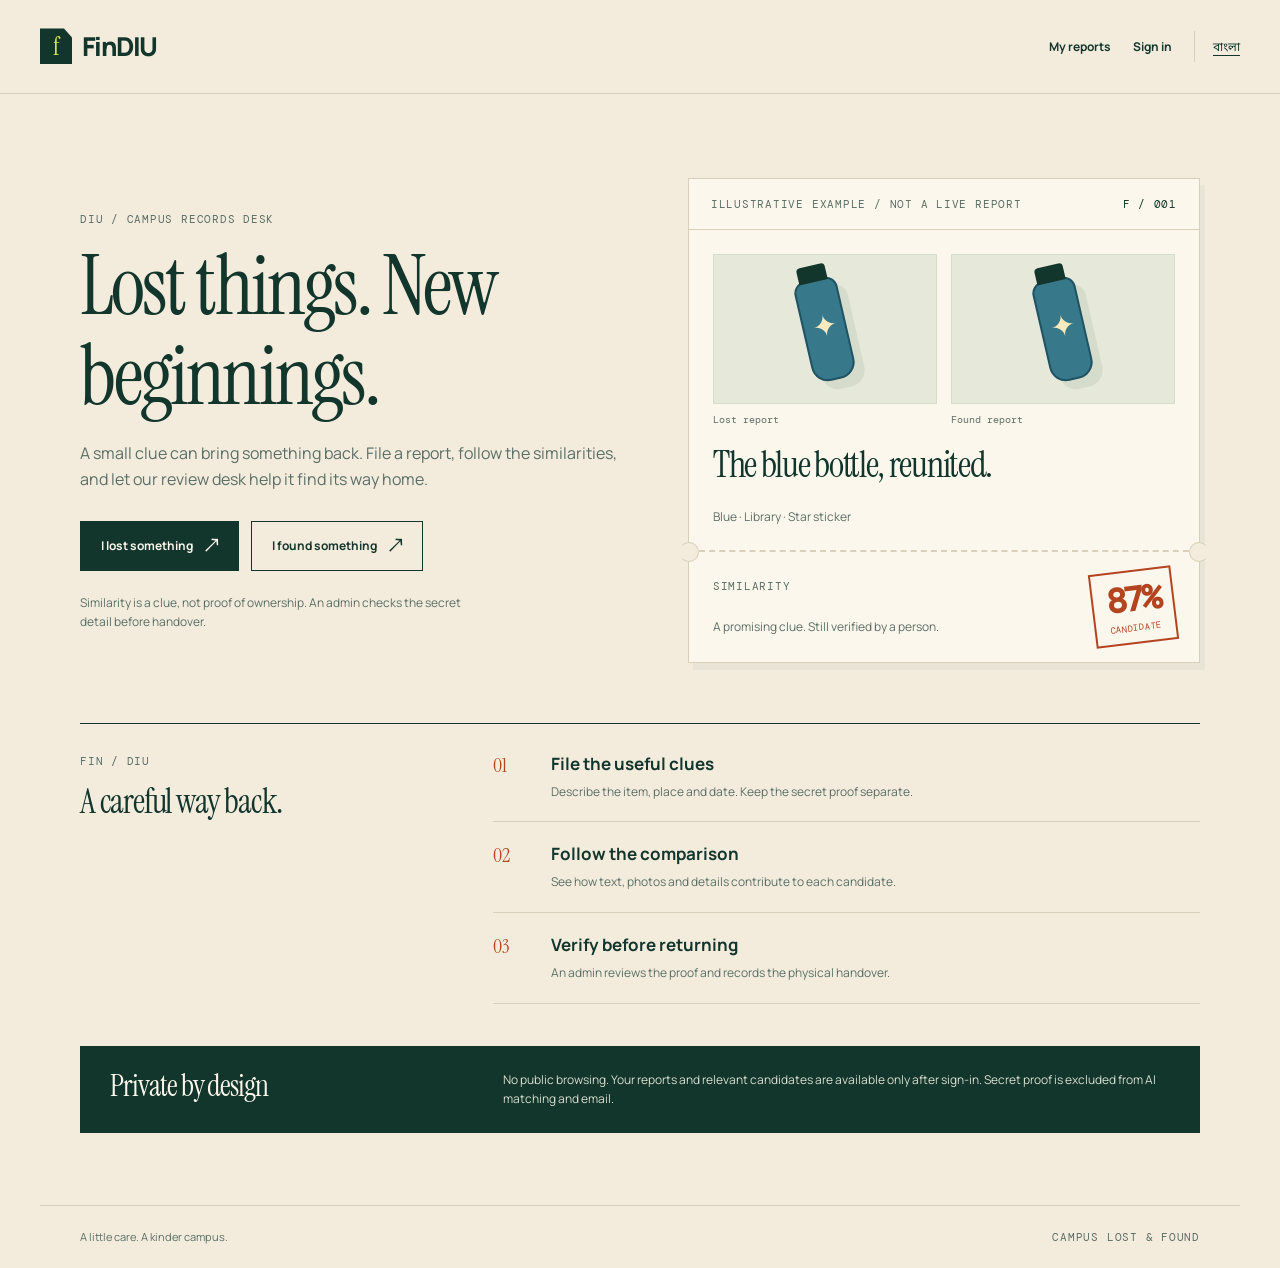
==== frontend/index.html @ 38f91a96 "Initial FinDIU implementation" ====
<!doctype html>
<html lang="bn"><head><meta charset="utf-8"><meta name="viewport" content="width=device-width,initial-scale=1"><meta name="theme-color" content="#F3ECDD"><meta name="description" content="FinDIU campus lost and found. Report, compare clues and verify ownership."><title>FinDIU</title><link rel="stylesheet" href="style.css"><script defer src="js/config.js"></script><script defer src="js/i18n.js"></script><script defer src="js/api.js"></script><script defer src="js/session.js"></script></head>
<body data-page="index"><header class="topbar" data-shell></header><main id="main" class="page">
  <section class="hero"><div><p class="eyebrow" data-i18n="eyebrow"></p><h1 data-i18n="home_title"></h1><p class="lede" data-i18n="home_intro"></p><div class="actions"><a class="button" href="report.html?type=lost" data-i18n="lost"></a><a class="button button-light" href="report.html?type=found" data-i18n="found"></a></div><p class="hint" data-i18n="ownership_note"></p></div>
  <div class="ticket example-ticket"><div class="ticket-top"><span class="eyebrow" data-i18n="example"></span><span class="meta">F / 001</span></div><div class="ticket-body"><div class="example-photos"><figure><div class="example-photo"><div class="bottle"></div></div><figcaption class="photo-caption" data-i18n="lost_label"></figcaption></figure><figure><div class="example-photo"><div class="bottle"></div></div><figcaption class="photo-caption" data-i18n="found_label"></figcaption></figure></div><h2 data-i18n="example_title"></h2><p class="hint" data-i18n="example_clue"></p></div><div class="perforation"><div><p class="eyebrow" data-i18n="similarity"></p><p class="hint" data-i18n="example_note"></p></div><div class="stamp"><strong>87%</strong><span data-i18n="candidate"></span></div></div></div></section>
  <section class="method"><div><p class="eyebrow">FIN / DIU</p><h2 data-i18n="how_title"></h2></div><div class="method-steps"><article class="method-step"><span class="number">01</span><div><h3 data-i18n="how_one"></h3><p data-i18n="how_one_copy"></p></div></article><article class="method-step"><span class="number">02</span><div><h3 data-i18n="how_two"></h3><p data-i18n="how_two_copy"></p></div></article><article class="method-step"><span class="number">03</span><div><h3 data-i18n="how_three"></h3><p data-i18n="how_three_copy"></p></div></article></div></section>
  <aside class="privacy-band"><h2 data-i18n="privacy"></h2><p data-i18n="privacy_copy"></p></aside>
</main><footer class="footer" data-footer></footer></body></html>
---- frontend/style.css ----
@import url('https://fonts.googleapis.com/css2?family=DM+Mono:wght@400;500&family=Instrument+Serif:ital@0;1&family=Manrope:wght@400;500;600;700;800&family=Noto+Sans+Bengali:wght@400;500;600;700&family=Tiro+Bangla:ital@0;1&display=swap');

/* 01. Paper, ink and type */
:root{--bg-primary:#F3ECDD;--bg-secondary:#FCF7EC;--surface:#FCF7EC;--ink:#12352C;--accent:#B4441F;--lime:#D9E85F;--muted:#5A6E66;--line:#D9CFBA;--display:'Instrument Serif','Tiro Bangla',serif;--body:'Manrope','Noto Sans Bengali',sans-serif;--mono:'DM Mono','Noto Sans Bengali',monospace}
*{box-sizing:border-box}body{margin:0;background:var(--bg-primary);color:var(--ink);font:14px/1.65 var(--body)}html{scroll-behavior:smooth}html[lang=bn]{--display:'Tiro Bangla',serif;--body:'Noto Sans Bengali',sans-serif}a{color:inherit;text-underline-offset:4px}button,input,select,textarea{font:inherit;color:inherit}button,a,input,textarea,select{-webkit-tap-highlight-color:transparent}button{cursor:pointer}button:disabled{cursor:wait;opacity:.55}a,button{transition:background .16s,color .16s,transform .16s}a:hover{color:var(--accent)}:focus-visible{outline:2px solid var(--accent);outline-offset:4px}h1,h2,h3,p,figure{margin:0}h1,h2{font-family:var(--display);font-weight:400;line-height:1.08;letter-spacing:-.035em}h1{font-size:clamp(40px,5vw,66px)}h2{font-size:34px}h3{font-size:17px;line-height:1.4}p+p{margin-top:12px}img{display:block;max-width:100%}[hidden]{display:none!important}.muted,.hint{color:var(--muted)}.hint{font-size:12px;line-height:1.6}.eyebrow,.meta,.badge,.stamp{font-family:var(--mono);font-size:11px;letter-spacing:.07em;text-transform:uppercase}.eyebrow{color:var(--muted);margin-bottom:14px}.lede{font-size:16px;color:var(--muted);max-width:590px;margin-top:18px}.skip{position:absolute;top:-80px;left:16px;background:var(--lime);padding:12px;z-index:10}.skip:focus{top:10px}

/* 02. Shared desk shell */
.topbar{max-width:1280px;margin:auto;min-height:94px;padding:20px 40px;display:flex;align-items:center;justify-content:space-between;gap:20px;border-bottom:1px solid var(--line)}.brand{text-decoration:none;font-weight:800;font-size:26px;letter-spacing:-.06em;display:flex;align-items:center;gap:10px}.brand-mark{background:var(--ink);color:var(--lime);width:32px;height:36px;display:grid;place-items:center;font:24px var(--display);clip-path:polygon(0 0,75% 0,100% 25%,100% 100%,0 100%)}nav{display:flex;align-items:center;gap:22px;flex-wrap:wrap}nav a{font-size:12px;text-decoration:none;font-weight:700}nav a[aria-current=page]{text-decoration:underline;color:var(--accent)}.locale,.text-button{border:0;background:transparent;padding:6px 0;text-decoration:underline;text-underline-offset:4px;font-size:12px}.locale{border-left:1px solid var(--line);padding-left:18px}.page{max-width:1200px;margin:auto;padding:44px 40px 72px}.page-heading{display:flex;justify-content:space-between;align-items:flex-end;gap:24px;margin-bottom:30px}.page-heading h1{max-width:770px}.page-heading .lede{font-size:14px;margin-top:12px}.button{border:1px solid var(--ink);background:var(--ink);color:var(--surface);padding:12px 20px;display:inline-flex;align-items:center;justify-content:center;gap:12px;text-decoration:none;font-size:12px;font-weight:700;line-height:1.5}.button:after{content:'↗';font-size:16px}.button:hover{background:#264D40;color:var(--surface);transform:translateY(-1px)}.button-light{background:transparent;color:var(--ink)}.button-light:hover{background:var(--line);color:var(--ink)}.button-lime{background:var(--lime);color:var(--ink);border-color:var(--lime)}.button-lime:hover{background:#CEDC54;color:var(--ink)}.button-stamp{background:var(--accent);border-color:var(--accent)}.small{padding:8px 14px}.actions{display:flex;gap:12px;align-items:center;flex-wrap:wrap}.footer{max-width:1200px;padding:22px 40px;margin:auto;border-top:1px solid var(--line);display:flex;justify-content:space-between;gap:16px;font-size:11px;color:var(--muted)}.desk-note{border-left:3px solid var(--accent);padding:10px 16px;background:#EAE3D3;color:var(--muted);font-size:12px}.section-head{display:flex;align-items:center;justify-content:space-between;gap:20px;margin:32px 0 18px}.section-head h2{font-size:32px}

/* 03. Home and illustrative claim slip */
.hero{display:grid;grid-template-columns:1.05fr 1fr;gap:70px;align-items:center;padding:40px 0 60px}.hero h1{font-size:clamp(58px,6.5vw,88px);max-width:530px}.hero .actions{margin-top:28px}.hero .hint{margin-top:22px;max-width:390px}.ticket{background:var(--surface);border:1px solid var(--line);box-shadow:5px 7px 0 #12352C0B;position:relative}.ticket-top{display:flex;align-items:center;justify-content:space-between;padding:16px 22px;border-bottom:1px solid var(--line);gap:14px}.ticket-top .eyebrow{margin:0}.ticket-body{padding:24px}.ticket-body h2{font-size:37px;margin:16px 0}.perforation{border-top:2px dashed var(--line);padding:18px 24px;display:flex;justify-content:space-between;align-items:center;gap:20px;position:relative}.perforation:before,.perforation:after{content:'';width:18px;height:18px;background:var(--bg-primary);border:1px solid var(--line);border-radius:50%;position:absolute;top:-10px}.perforation:before{left:-10px;border-left-color:transparent}.perforation:after{right:-10px;border-right-color:transparent}.stamp{color:var(--accent);border:2px solid var(--accent);padding:8px 13px;transform:rotate(-7deg);text-align:center;line-height:1.2;white-space:nowrap}.stamp strong{font-size:34px;letter-spacing:-.07em;display:block}.stamp span{font-size:9px}.example-photos{display:grid;grid-template-columns:1fr 1fr;gap:14px}.example-photo{height:150px;background:#E6E9D9;display:grid;place-items:center;border:1px solid #D5DDC9;position:relative;overflow:hidden}.example-photo:nth-child(2){background:#EAE0CA;transform:rotate(3deg)}.bottle{width:44px;height:103px;border:2px solid #1F5263;background:#38788B;border-radius:12px 12px 17px 17px;position:relative;transform:rotate(-13deg);box-shadow:8px 10px 0 #12352C13}.bottle:before{content:'';position:absolute;width:29px;height:17px;background:var(--ink);top:-16px;left:5px;border-radius:4px 4px 0 0}.bottle:after{content:'✦';position:absolute;color:#F8EABD;font-size:30px;top:20px;left:8px}.example-photo:nth-child(2) .bottle{transform:rotate(16deg)}.photo-caption{display:block;padding:8px 0 0;font-family:var(--mono);font-size:10px;color:var(--muted)}.clue{display:inline-block;font-size:10px;border:1px solid var(--line);padding:4px 8px;margin:4px 4px 0 0;color:var(--muted)}.method{display:grid;grid-template-columns:1fr 2fr;gap:60px;border-top:1px solid var(--ink);padding-top:28px}.method-steps{display:flex;flex-direction:column}.method-step{display:grid;grid-template-columns:40px 1fr;gap:18px;padding:20px 0;border-bottom:1px solid var(--line)}.method-step:first-child{padding-top:0}.method-step .number{font:20px var(--display);color:var(--accent)}.method-step p{color:var(--muted);font-size:12px;margin-top:6px}.privacy-band{margin-top:42px;padding:24px 30px;background:var(--ink);color:var(--surface);display:grid;grid-template-columns:1fr 2fr;gap:60px}.privacy-band h2{font-size:30px}.privacy-band p{font-size:12px;color:#D8DFCF}

/* 04. Forms and auth */
.auth-layout{display:grid;grid-template-columns:1fr 1fr;gap:100px;max-width:990px;margin:34px auto}.auth-aside{padding-top:25px}.auth-aside h1{font-size:64px}.auth-aside .desk-note{margin-top:34px}.form-panel{background:var(--surface);padding:30px;border:1px solid var(--line)}.form-panel h2{margin-bottom:24px}.field{display:flex;flex-direction:column;gap:7px;font-size:12px;font-weight:700;min-width:0}.field+.field{margin-top:18px}.field .hint{font-weight:400}.field input,.field select,.field textarea{width:100%;border:1px solid #BEB69F;background:transparent;padding:11px 12px;border-radius:0;min-height:44px;font-weight:400;font-size:14px}.field textarea{resize:vertical;min-height:108px}.field input:focus,.field textarea:focus,.field select:focus{outline:2px solid var(--ink);outline-offset:1px;background:#FFFBEF}.field [aria-invalid=true]{border-color:var(--accent)}.field-error{color:var(--accent);font-size:12px;font-weight:500}.password-wrap{display:flex;border:1px solid #BEB69F}.password-wrap input{border:0}.password-wrap button{border:0;padding:0 12px;background:transparent;font-size:11px}.form-panel .button[type=submit]{width:100%;margin-top:24px}.form-end{border-top:1px solid var(--line);padding-top:18px;margin-top:22px;font-size:12px}.form-end a{font-weight:700}.form-error{color:var(--accent);font-size:13px;margin:14px 0;white-space:pre-line}.form-error:empty{display:none}.report-layout{display:grid;grid-template-columns:minmax(0,2.3fr) minmax(220px,1fr);gap:30px}.report-form{min-width:0}.report-form fieldset{border:1px solid var(--line);background:var(--surface);padding:22px 26px 26px;margin:0 0 20px;min-width:0}.report-form legend{font:12px var(--mono);background:var(--ink);color:var(--surface);padding:5px 10px;letter-spacing:.03em}.form-grid{display:grid;grid-template-columns:1fr 1fr;gap:18px}.form-grid .field+.field{margin:0}.full{grid-column:1/-1}.report-aside .ticket{position:sticky;top:24px}.report-aside .ticket-body h2{font-size:30px}.date-shortcuts{display:flex;gap:16px}.upload-zone{border:1px dashed #9B9F86;padding:18px;background:#F1F0DF;position:relative}.upload-zone input{padding:8px 0;border:0;font-size:12px}.upload-zone input::file-selector-button{border:1px solid var(--ink);background:transparent;color:var(--ink);padding:8px 12px;margin-right:12px;cursor:pointer}.upload-preview{height:170px;width:100%;object-fit:contain;background:#E8E3D4;margin:12px 0}.check-field{display:flex;gap:12px;align-items:flex-start;font-size:12px;margin:18px 0}.check-field input{accent-color:var(--ink);width:18px;height:18px;flex-shrink:0;margin:2px 0}.form-submit{display:flex;justify-content:space-between;align-items:center;gap:15px}.form-submit .hint{max-width:330px}

/* 05. Records and claim lifecycle */
.counters{display:grid;grid-template-columns:repeat(4,1fr);border-top:1px solid var(--ink);border-bottom:1px solid var(--line);margin:28px 0}.counter{padding:16px 22px;border-right:1px solid var(--line)}.counter:first-child{padding-left:0}.counter:last-child{border-right:0}.counter strong{font:36px var(--display);display:block;font-variant-numeric:tabular-nums}.counter span{font-size:11px;color:var(--muted)}.toolbar{display:flex;justify-content:space-between;gap:20px;align-items:center;margin:24px 0}.tabs{display:flex;flex-wrap:wrap;gap:6px}.tab{border:1px solid transparent;background:transparent;padding:8px 11px;font-size:12px;white-space:nowrap}.tab[aria-pressed=true]{background:var(--ink);color:var(--surface)}.tab:hover{border-color:var(--ink)}.search-field{max-width:270px}.search-field input{border:0;border-bottom:1px solid var(--ink);padding:9px 0;background:transparent;width:100%;font-size:12px}.records{display:grid;grid-template-columns:repeat(3,minmax(0,1fr));gap:20px}.report-card{background:var(--surface);border:1px solid var(--line);min-width:0;display:flex;flex-direction:column}.card-media{height:158px;background:#E8E4D6;display:grid;place-items:center;overflow:hidden;position:relative}.card-media img{width:100%;height:100%;object-fit:cover}.placeholder{height:100%;width:100%;display:flex;flex-direction:column;align-items:center;justify-content:center;gap:10px;color:#6B7867;background:repeating-linear-gradient(0deg,transparent,transparent 24px,#12352C06 24px,#12352C06 25px)}.placeholder:before{content:'⌑';font:46px var(--display);line-height:1}.placeholder span{font:9px var(--mono);letter-spacing:.1em}.card-body{padding:18px;display:flex;flex-direction:column;gap:11px;flex:1}.card-top{display:flex;justify-content:space-between;gap:8px;flex-wrap:wrap}.badge{font-size:9px;letter-spacing:.03em;padding:3px 7px;border:1px solid var(--line);width:fit-content}.badge--active,.badge--approved{background:var(--lime);border-color:var(--lime)}.badge--reserved,.badge--pending{color:var(--accent);border-color:#D6AB8A}.badge--returned{background:var(--ink);color:var(--surface);border-color:var(--ink)}.card-meta{font-size:11px;color:var(--muted);line-height:1.7}.card-foot{border-top:1px solid var(--line);padding-top:12px;display:flex;justify-content:space-between;align-items:center;gap:8px;flex-wrap:wrap;margin-top:auto}.card-foot a{font-size:11px;font-weight:700}.analysis{font-size:10px;color:var(--muted)}.row-actions{display:flex;gap:14px;align-items:center;flex-wrap:wrap}.row-actions a,.row-actions button{font-size:11px}.empty{border:1px dashed #B9B19B;padding:40px 24px;text-align:center;background:#F8F2E5;grid-column:1/-1}.empty h2{font-size:30px}.empty p{max-width:500px;margin:12px auto 18px;color:var(--muted);font-size:13px}.claim-list{border-top:1px solid var(--ink)}.claim-lifecycle{padding:18px 0;border-bottom:1px solid var(--line);display:grid;grid-template-columns:1fr auto;gap:10px}.claim-lifecycle h3{font-size:14px}.claim-lifecycle p{font-size:12px;color:var(--muted)}.claim-lifecycle .note{grid-column:1/-1;border-left:2px solid var(--line);padding-left:12px}.pagination{display:flex;justify-content:center;align-items:center;gap:18px;margin-top:24px}.pagination span{font-size:11px;color:var(--muted)}

/* 06. Comparison tickets and review desk */
.match-layout{display:grid;grid-template-columns:minmax(0,1.7fr) minmax(260px,1fr);gap:30px;align-items:start}.comparison-pair{display:grid;grid-template-columns:1fr 1fr;gap:20px}.comparison-item{min-width:0}.comparison-item .card-media{height:205px;border:1px solid var(--line)}.comparison-item h3{margin-top:12px}.comparison-item .eyebrow{margin:0 0 10px;font-size:10px}.comparison-item p{font-size:12px;color:var(--muted);margin-top:8px;overflow-wrap:anywhere}.score-summary{display:flex;justify-content:space-between;align-items:center;gap:20px}.score-summary .threshold{font-size:11px;color:var(--muted)}.evidence{margin-top:25px;border-top:1px solid var(--line);padding-top:22px}.evidence h3{margin-bottom:16px;font-size:13px}.evidence-row{display:grid;grid-template-columns:105px 1fr 40px;align-items:center;gap:12px;margin:14px 0;font-size:11px}.evidence-row small{display:block;color:var(--muted);font-size:9px}.bar{height:8px;background:#E6DFCF;overflow:hidden}.bar span{height:100%;display:block;background:var(--ink)}.evidence-row:nth-child(3) .bar span{background:var(--accent)}.evidence-row:nth-child(4) .bar span{background:#89963E}.clue-stamps{margin-top:20px}.clue-stamps .hint{margin-bottom:6px}.match-side .form-panel{padding:24px}.match-side h2{font-size:30px;margin-bottom:14px}.more-candidates{margin-top:24px}.candidate-row{display:flex;justify-content:space-between;gap:14px;border-top:1px solid var(--line);padding:13px 0;font-size:12px;text-decoration:none}.candidate-row[aria-current=true]{color:var(--accent)}.review-card{border:1px solid var(--line);background:var(--surface);margin-bottom:22px}.review-head{padding:20px 24px;border-bottom:1px solid var(--line);display:flex;justify-content:space-between;align-items:center;gap:20px}.review-head h2{font-size:26px;margin-top:7px}.review-head .muted{font-size:12px}.review-body{padding:24px}.review-body .comparison-item .card-media{height:155px}.answer-block{margin:20px 0;border-top:1px solid var(--line);padding-top:18px;font-size:13px;overflow-wrap:anywhere}.answer-block .eyebrow{margin-bottom:8px}.private-details{border:1px dashed var(--accent);padding:14px 18px;margin:18px 0}.private-details summary{cursor:pointer;font-size:12px;color:var(--accent);font-weight:700}.private-details p{font-size:12px;margin-top:12px;white-space:pre-wrap}.private-details .eyebrow{display:block;margin:12px 0 4px}.work-row{border-bottom:1px solid var(--line);padding:16px 0;display:flex;justify-content:space-between;gap:20px;align-items:center}.work-row h3{font-size:14px}.work-row p{font-size:11px;color:var(--muted)}

/* The saved score stays primary; the audit ledger opens on demand. */
.evidence-head{display:flex;justify-content:space-between;align-items:center;gap:12px;flex-wrap:wrap}.evidence-head h3{margin:0}.evidence>.hint{margin-top:10px}.badge--local{background:var(--lime);border-color:var(--lime)}.badge--hybrid{color:var(--accent);border-color:var(--accent)}.shared-clues{margin-top:20px}.shared-clues .clue-stamps{margin-top:8px;display:flex;flex-wrap:wrap;gap:6px}.shared-clues .clue{max-width:100%;white-space:normal;overflow-wrap:anywhere}.signal-details{border-top:1px solid var(--line);margin-top:20px;padding-top:14px}.signal-details summary{font-size:12px;font-weight:700;cursor:pointer;width:fit-content;padding:4px 0}.signal-details summary:hover{color:var(--accent)}.signal-group{margin-top:20px}.signal-group h4{margin:0 0 10px;color:var(--muted);font-weight:500}.signal-list{margin:0}.signal-list>div{display:grid;grid-template-columns:minmax(0,1fr) 64px;gap:14px;padding:9px 0;border-bottom:1px solid var(--line);font-size:11px}.signal-list dt{min-width:0}.signal-list small{display:block;color:var(--muted);font-size:9px}.signal-list dd{margin:0;text-align:right;font-family:var(--mono);font-variant-numeric:tabular-nums}.signal-details>.hint{margin-top:14px}

/* 07. Feedback, native dialogs and responsive integrity */
.skeleton{min-height:200px;background:linear-gradient(100deg,#E5DECE 20%,#F8F2E5 45%,#E5DECE 70%);background-size:200% 100%;animation:paper-loading 1.4s ease-in-out infinite;border:1px solid var(--line)}@keyframes paper-loading{to{background-position:-200% 0}}.toast{position:fixed;bottom:24px;left:50%;transform:translateX(-50%);padding:14px 22px;background:var(--ink);color:var(--surface);font-size:13px;z-index:20;max-width:calc(100% - 32px);width:max-content;box-shadow:3px 3px 0 #12352C20}.toast:empty{display:none}dialog{border:1px solid var(--ink);background:var(--surface);color:var(--ink);padding:30px;max-width:440px;width:calc(100% - 32px);box-shadow:7px 7px 0 #12352C20}dialog::backdrop{background:#12352C65}dialog h2{font-size:30px;margin-bottom:16px}dialog .actions{justify-content:flex-end;margin-top:24px}dialog p{font-size:14px}.status-line{font-size:12px;color:var(--muted);margin:14px 0}.status-line:empty{display:none}.result-count{font:11px var(--mono);color:var(--muted)}
@media(min-width:1450px){.page{padding-top:56px}.hero{padding-top:56px}}
@media(max-width:950px){.topbar{padding:20px 26px}.page{padding:32px 26px 55px}.hero{gap:35px}.hero h1{font-size:65px}.auth-layout{gap:45px}.auth-aside h1{font-size:54px}.records{grid-template-columns:repeat(2,minmax(0,1fr))}.report-layout{grid-template-columns:minmax(0,1fr) 240px;gap:20px}.match-layout{gap:20px;grid-template-columns:minmax(0,1.4fr) minmax(250px,1fr)}.comparison-pair{gap:12px}.ticket-body{padding:18px}.toolbar{align-items:flex-start}.tabs{gap:2px}.tab{padding:8px}.privacy-band,.method{gap:30px}.footer{padding:20px 26px}}
@media(max-width:700px){.topbar{min-height:78px;padding:16px 20px;align-items:flex-start;gap:16px}.brand{font-size:23px}.brand-mark{width:28px;height:32px}nav{gap:10px 14px;justify-content:flex-end}nav a{font-size:10px}nav .nav-report{display:none}.locale{padding-left:10px;font-size:11px}.page{padding:30px 20px 50px}.page-heading{align-items:flex-start;gap:18px;flex-direction:column;margin-bottom:24px}.page-heading h1{font-size:43px}.eyebrow{font-size:10px}.hero{grid-template-columns:1fr;padding:8px 0 40px;gap:34px}.hero h1{font-size:65px;max-width:450px}.hero .lede{font-size:14px}.hero .actions{gap:9px}.hero .button{padding:12px 16px}.hero .hint{font-size:11px;margin-top:16px}.example-ticket{max-width:460px;width:100%;margin:auto}.ticket-top{padding:14px 18px}.ticket-top .eyebrow{font-size:9px}.ticket-body{padding:20px}.example-photo{height:140px}.method{grid-template-columns:1fr;gap:26px}.method h2{font-size:40px}.privacy-band{grid-template-columns:1fr;gap:16px;padding:24px}.auth-layout{grid-template-columns:1fr;gap:28px;margin:0}.auth-aside{padding:0}.auth-aside h1{font-size:48px}.auth-aside .desk-note{margin-top:20px}.form-panel{padding:24px}.report-layout{grid-template-columns:1fr}.report-aside{grid-row:1}.report-aside .ticket-body{padding:18px}.report-aside .ticket-body h2{font-size:26px;margin:0 0 8px}.report-aside .ticket-top{display:none}.report-aside .perforation{padding:12px 18px}.report-form fieldset{padding:20px 18px}.form-grid{gap:16px}.form-grid .full{grid-column:1/-1}.form-grid>.field{grid-column:1/-1}.form-submit{align-items:stretch;flex-direction:column}.form-submit .button{width:100%}.counters{margin:20px 0}.counter{padding:12px 10px}.counter strong{font-size:30px}.counter span{font-size:9px}.toolbar{flex-direction:column;gap:14px}.tabs{width:100%;gap:2px}.tab{padding:8px 10px;font-size:11px}.search-field{max-width:none;width:100%}.records{grid-template-columns:1fr;gap:18px}.report-card{display:grid;grid-template-columns:108px minmax(0,1fr)}.card-media{height:100%;min-height:190px}.card-body{padding:14px}.card-top{gap:4px}.card-body h3{font-size:15px}.card-meta{font-size:10px}.placeholder span{font-size:7px;letter-spacing:0}.card-foot{gap:7px}.badge{font-size:8px}.match-layout{grid-template-columns:1fr}.comparison-item .card-media{height:160px;min-height:0}.comparison-item h3{font-size:14px}.comparison-item p{font-size:11px}.comparison-item .eyebrow{font-size:9px}.score-summary{gap:12px}.perforation{padding:16px 20px}.stamp strong{font-size:29px}.review-head{padding:18px;align-items:flex-start}.review-head h2{font-size:25px}.review-body{padding:18px}.review-body .comparison-item .card-media{height:130px}.review-head .stamp{padding:6px}.review-head .stamp strong{font-size:24px}.claim-lifecycle{grid-template-columns:1fr}.claim-lifecycle .badge{font-size:10px}.footer{padding:20px;flex-direction:column;gap:6px}.section-head h2{font-size:30px}.evidence-row{grid-template-columns:95px 1fr 35px;gap:8px}.work-row{align-items:flex-start}.button{font-size:12px}.review-body .row-actions .button{flex:1}}
@media(prefers-reduced-motion:reduce){*{scroll-behavior:auto!important;animation:none!important;transition:none!important}}
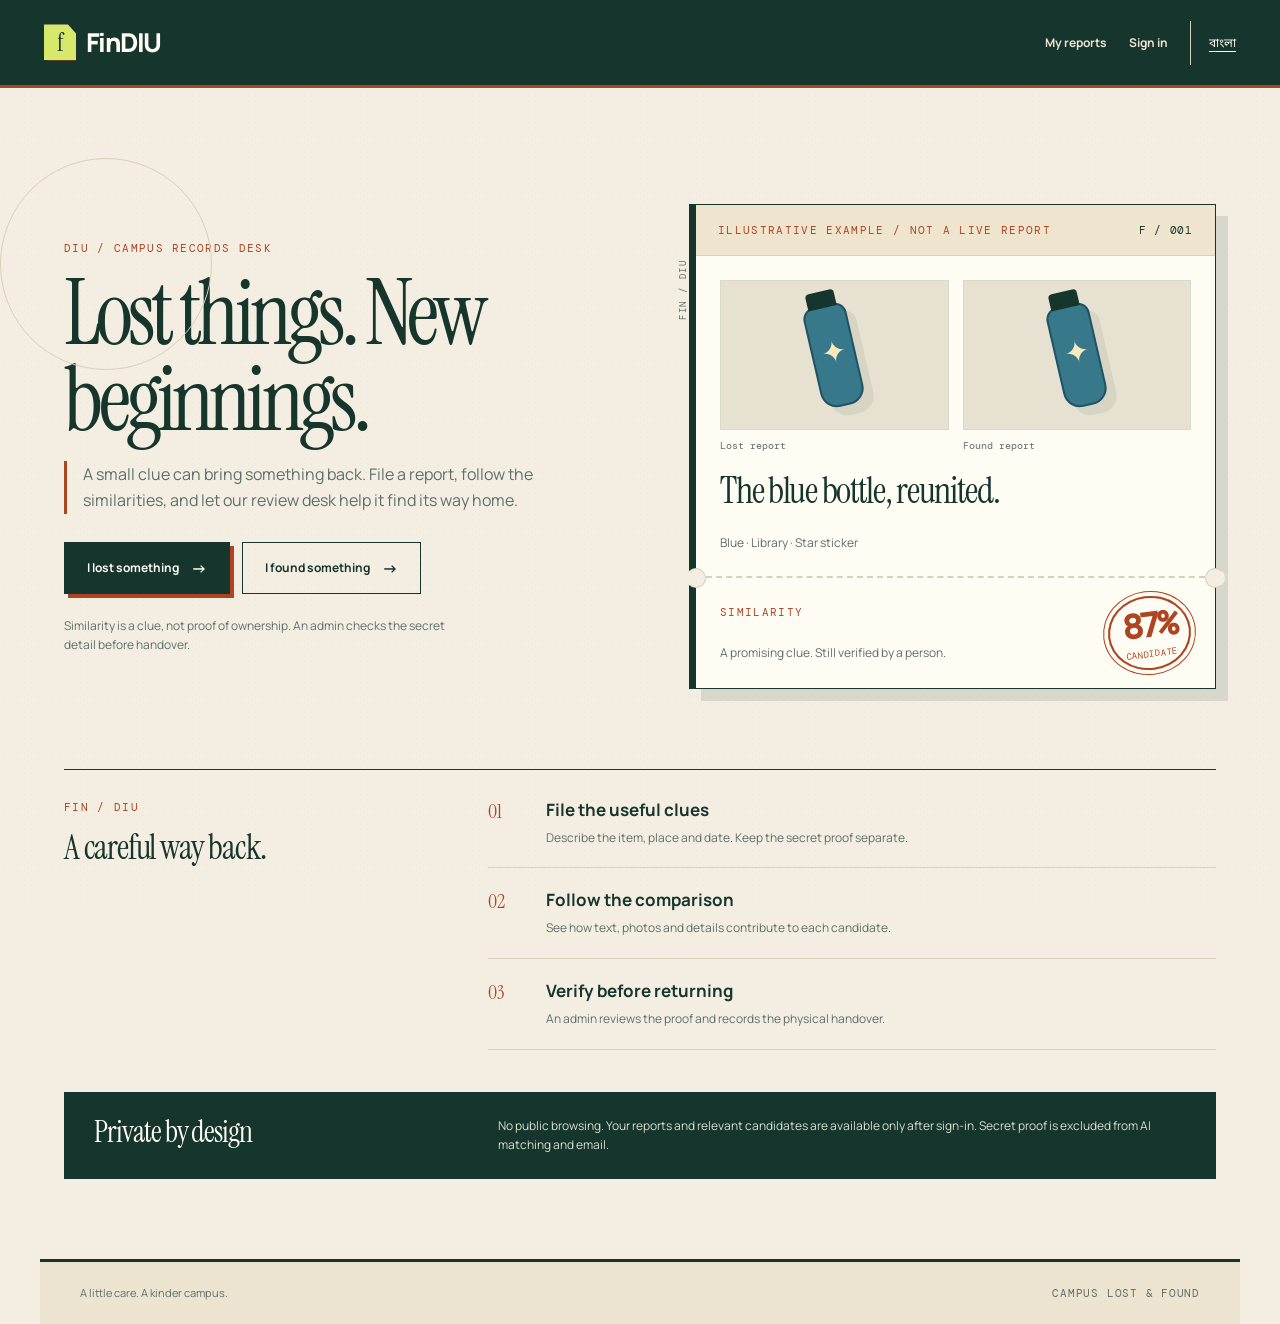
==== commit d4dff643: "Refine civic editorial theme and add favicon" ====
--- a/frontend/index.html
+++ b/frontend/index.html
@@ -1,5 +1,5 @@
 <!doctype html>
-<html lang="bn"><head><meta charset="utf-8"><meta name="viewport" content="width=device-width,initial-scale=1"><meta name="theme-color" content="#F3ECDD"><meta name="description" content="FinDIU campus lost and found. Report, compare clues and verify ownership."><title>FinDIU</title><link rel="stylesheet" href="style.css"><script defer src="js/config.js"></script><script defer src="js/i18n.js"></script><script defer src="js/api.js"></script><script defer src="js/session.js"></script></head>
+<html lang="bn"><head><meta charset="utf-8"><meta name="viewport" content="width=device-width,initial-scale=1"><meta name="theme-color" content="#F4EEE2"><meta name="description" content="FinDIU campus lost and found. Report, compare clues and verify ownership."><title>FinDIU | Campus Lost &amp; Found</title><link rel="icon" type="image/svg+xml" href="favicon.svg"><link rel="stylesheet" href="style.css"><script defer src="js/config.js"></script><script defer src="js/i18n.js"></script><script defer src="js/api.js"></script><script defer src="js/session.js"></script></head>
 <body data-page="index"><header class="topbar" data-shell></header><main id="main" class="page">
   <section class="hero"><div><p class="eyebrow" data-i18n="eyebrow"></p><h1 data-i18n="home_title"></h1><p class="lede" data-i18n="home_intro"></p><div class="actions"><a class="button" href="report.html?type=lost" data-i18n="lost"></a><a class="button button-light" href="report.html?type=found" data-i18n="found"></a></div><p class="hint" data-i18n="ownership_note"></p></div>
   <div class="ticket example-ticket"><div class="ticket-top"><span class="eyebrow" data-i18n="example"></span><span class="meta">F / 001</span></div><div class="ticket-body"><div class="example-photos"><figure><div class="example-photo"><div class="bottle"></div></div><figcaption class="photo-caption" data-i18n="lost_label"></figcaption></figure><figure><div class="example-photo"><div class="bottle"></div></div><figcaption class="photo-caption" data-i18n="found_label"></figcaption></figure></div><h2 data-i18n="example_title"></h2><p class="hint" data-i18n="example_clue"></p></div><div class="perforation"><div><p class="eyebrow" data-i18n="similarity"></p><p class="hint" data-i18n="example_note"></p></div><div class="stamp"><strong>87%</strong><span data-i18n="candidate"></span></div></div></div></section>
--- a/frontend/style.css
+++ b/frontend/style.css
@@ -1,7 +1,7 @@
 @import url('https://fonts.googleapis.com/css2?family=DM+Mono:wght@400;500&family=Instrument+Serif:ital@0;1&family=Manrope:wght@400;500;600;700;800&family=Noto+Sans+Bengali:wght@400;500;600;700&family=Tiro+Bangla:ital@0;1&display=swap');
 
 /* 01. Paper, ink and type */
-:root{--bg-primary:#F3ECDD;--bg-secondary:#FCF7EC;--surface:#FCF7EC;--ink:#12352C;--accent:#B4441F;--lime:#D9E85F;--muted:#5A6E66;--line:#D9CFBA;--display:'Instrument Serif','Tiro Bangla',serif;--body:'Manrope','Noto Sans Bengali',sans-serif;--mono:'DM Mono','Noto Sans Bengali',monospace}
+:root{--bg-primary:#F4EEE2;--bg-secondary:#EDE3D1;--surface:#FFFCF4;--ink:#16352D;--accent:#AD4523;--lime:#D8E86B;--muted:#5D7067;--line:#D8CFBC;--display:'Instrument Serif','Tiro Bangla',serif;--body:'Manrope','Noto Sans Bengali',sans-serif;--mono:'DM Mono','Noto Sans Bengali',monospace}
 *{box-sizing:border-box}body{margin:0;background:var(--bg-primary);color:var(--ink);font:14px/1.65 var(--body)}html{scroll-behavior:smooth}html[lang=bn]{--display:'Tiro Bangla',serif;--body:'Noto Sans Bengali',sans-serif}a{color:inherit;text-underline-offset:4px}button,input,select,textarea{font:inherit;color:inherit}button,a,input,textarea,select{-webkit-tap-highlight-color:transparent}button{cursor:pointer}button:disabled{cursor:wait;opacity:.55}a,button{transition:background .16s,color .16s,transform .16s}a:hover{color:var(--accent)}:focus-visible{outline:2px solid var(--accent);outline-offset:4px}h1,h2,h3,p,figure{margin:0}h1,h2{font-family:var(--display);font-weight:400;line-height:1.08;letter-spacing:-.035em}h1{font-size:clamp(40px,5vw,66px)}h2{font-size:34px}h3{font-size:17px;line-height:1.4}p+p{margin-top:12px}img{display:block;max-width:100%}[hidden]{display:none!important}.muted,.hint{color:var(--muted)}.hint{font-size:12px;line-height:1.6}.eyebrow,.meta,.badge,.stamp{font-family:var(--mono);font-size:11px;letter-spacing:.07em;text-transform:uppercase}.eyebrow{color:var(--muted);margin-bottom:14px}.lede{font-size:16px;color:var(--muted);max-width:590px;margin-top:18px}.skip{position:absolute;top:-80px;left:16px;background:var(--lime);padding:12px;z-index:10}.skip:focus{top:10px}
 
 /* 02. Shared desk shell */
@@ -28,3 +28,61 @@
 @media(max-width:950px){.topbar{padding:20px 26px}.page{padding:32px 26px 55px}.hero{gap:35px}.hero h1{font-size:65px}.auth-layout{gap:45px}.auth-aside h1{font-size:54px}.records{grid-template-columns:repeat(2,minmax(0,1fr))}.report-layout{grid-template-columns:minmax(0,1fr) 240px;gap:20px}.match-layout{gap:20px;grid-template-columns:minmax(0,1.4fr) minmax(250px,1fr)}.comparison-pair{gap:12px}.ticket-body{padding:18px}.toolbar{align-items:flex-start}.tabs{gap:2px}.tab{padding:8px}.privacy-band,.method{gap:30px}.footer{padding:20px 26px}}
 @media(max-width:700px){.topbar{min-height:78px;padding:16px 20px;align-items:flex-start;gap:16px}.brand{font-size:23px}.brand-mark{width:28px;height:32px}nav{gap:10px 14px;justify-content:flex-end}nav a{font-size:10px}nav .nav-report{display:none}.locale{padding-left:10px;font-size:11px}.page{padding:30px 20px 50px}.page-heading{align-items:flex-start;gap:18px;flex-direction:column;margin-bottom:24px}.page-heading h1{font-size:43px}.eyebrow{font-size:10px}.hero{grid-template-columns:1fr;padding:8px 0 40px;gap:34px}.hero h1{font-size:65px;max-width:450px}.hero .lede{font-size:14px}.hero .actions{gap:9px}.hero .button{padding:12px 16px}.hero .hint{font-size:11px;margin-top:16px}.example-ticket{max-width:460px;width:100%;margin:auto}.ticket-top{padding:14px 18px}.ticket-top .eyebrow{font-size:9px}.ticket-body{padding:20px}.example-photo{height:140px}.method{grid-template-columns:1fr;gap:26px}.method h2{font-size:40px}.privacy-band{grid-template-columns:1fr;gap:16px;padding:24px}.auth-layout{grid-template-columns:1fr;gap:28px;margin:0}.auth-aside{padding:0}.auth-aside h1{font-size:48px}.auth-aside .desk-note{margin-top:20px}.form-panel{padding:24px}.report-layout{grid-template-columns:1fr}.report-aside{grid-row:1}.report-aside .ticket-body{padding:18px}.report-aside .ticket-body h2{font-size:26px;margin:0 0 8px}.report-aside .ticket-top{display:none}.report-aside .perforation{padding:12px 18px}.report-form fieldset{padding:20px 18px}.form-grid{gap:16px}.form-grid .full{grid-column:1/-1}.form-grid>.field{grid-column:1/-1}.form-submit{align-items:stretch;flex-direction:column}.form-submit .button{width:100%}.counters{margin:20px 0}.counter{padding:12px 10px}.counter strong{font-size:30px}.counter span{font-size:9px}.toolbar{flex-direction:column;gap:14px}.tabs{width:100%;gap:2px}.tab{padding:8px 10px;font-size:11px}.search-field{max-width:none;width:100%}.records{grid-template-columns:1fr;gap:18px}.report-card{display:grid;grid-template-columns:108px minmax(0,1fr)}.card-media{height:100%;min-height:190px}.card-body{padding:14px}.card-top{gap:4px}.card-body h3{font-size:15px}.card-meta{font-size:10px}.placeholder span{font-size:7px;letter-spacing:0}.card-foot{gap:7px}.badge{font-size:8px}.match-layout{grid-template-columns:1fr}.comparison-item .card-media{height:160px;min-height:0}.comparison-item h3{font-size:14px}.comparison-item p{font-size:11px}.comparison-item .eyebrow{font-size:9px}.score-summary{gap:12px}.perforation{padding:16px 20px}.stamp strong{font-size:29px}.review-head{padding:18px;align-items:flex-start}.review-head h2{font-size:25px}.review-body{padding:18px}.review-body .comparison-item .card-media{height:130px}.review-head .stamp{padding:6px}.review-head .stamp strong{font-size:24px}.claim-lifecycle{grid-template-columns:1fr}.claim-lifecycle .badge{font-size:10px}.footer{padding:20px;flex-direction:column;gap:6px}.section-head h2{font-size:30px}.evidence-row{grid-template-columns:95px 1fr 35px;gap:8px}.work-row{align-items:flex-start}.button{font-size:12px}.review-body .row-actions .button{flex:1}}
 @media(prefers-reduced-motion:reduce){*{scroll-behavior:auto!important;animation:none!important;transition:none!important}}
+body{background-color:var(--bg-primary);background-image:radial-gradient(rgba(22,53,45,.045) .6px,transparent .6px);background-size:7px 7px;background-attachment:fixed}
+:focus-visible{outline:3px solid var(--accent);outline-offset:3px}
+.skip{color:var(--ink)}
+a,button{transition:background .18s cubic-bezier(.16,1,.3,1),color .18s cubic-bezier(.16,1,.3,1),transform .18s cubic-bezier(.16,1,.3,1),box-shadow .18s cubic-bezier(.16,1,.3,1)}
+.topbar{max-width:1320px;min-height:88px;padding:18px 44px;background:var(--ink);color:var(--surface);border-bottom:3px solid var(--accent)}
+.brand{color:var(--surface)}.brand:hover{color:var(--lime)}
+.brand-mark{background:var(--lime);color:var(--ink);box-shadow:3px 3px 0 var(--accent)}
+.topbar nav a{color:#EDE4D2}.topbar nav a[aria-current=page]{color:var(--lime);text-decoration-color:var(--lime)}
+.topbar .locale,.topbar .text-button{color:var(--surface)}
+.page{max-width:1240px;padding:52px 44px 80px}
+.eyebrow{color:var(--accent);letter-spacing:.12em}
+.page-heading{padding-bottom:24px;border-bottom:1px solid var(--line)}
+.hero{position:relative;gap:72px;padding:64px 0 80px}
+.hero:before{content:'';position:absolute;left:-64px;top:18px;width:210px;height:210px;border:1px solid var(--line);border-radius:50%;pointer-events:none}
+.hero h1{font-size:clamp(62px,7vw,100px);line-height:.96;letter-spacing:-.055em}
+.hero .lede{border-left:3px solid var(--accent);padding-left:16px}
+.ticket{border:1px solid var(--ink);border-left:7px solid var(--ink);box-shadow:12px 12px 0 rgba(22,53,45,.12)}
+.example-ticket:before{content:'FIN / DIU';position:absolute;left:-19px;top:54px;writing-mode:vertical-rl;transform:rotate(180deg);font:9px var(--mono);letter-spacing:.2em;color:var(--muted)}
+.ticket-top{background:#EFE4CE}
+.ticket .stamp{border-radius:50%;box-shadow:0 0 0 4px var(--surface),0 0 0 5px var(--accent)}
+.example-photo{background:#E7E1D1}
+.button{box-shadow:4px 4px 0 var(--accent);padding:13px 22px}
+.button:after{content:'→'}
+.button:hover{transform:translate(-1px,-1px);box-shadow:5px 5px 0 var(--accent)}
+.button-light,.button-light:hover{box-shadow:none}
+.button-lime,.button-stamp{box-shadow:4px 4px 0 var(--ink)}
+.report-card,.review-card,.form-panel{border:1px solid var(--line);box-shadow:5px 5px 0 rgba(22,53,45,.07)}
+.report-card:hover{transform:translateY(-3px);box-shadow:9px 9px 0 rgba(22,53,45,.12)}
+.card-media{background:#E7E1D1}
+.badge{font-weight:500}
+.field input,.field select,.field textarea{background:var(--surface);border-color:#C8BDA6;min-height:46px}
+.field input:focus,.field select:focus,.field textarea:focus{outline:3px solid rgba(196,84,43,.28);outline-offset:0;border-color:var(--accent)}
+.password-wrap{border-color:#C8BDA6}
+.counters{border-top:3px solid var(--ink)}
+.counter strong{font-variant-numeric:tabular-nums}
+.tab[aria-pressed=true]{background:var(--accent);color:#fff}
+.evidence-head h3{font-family:var(--display);font-size:24px;font-weight:400}
+.bar{height:9px;background:#E4DCC9}.bar span{background:var(--ink)}
+.signal-details{border-top:2px solid var(--ink)}
+.signal-details summary{color:var(--accent);border-bottom:1px solid var(--line);padding-bottom:4px}
+.badge--local{background:var(--lime);border-color:var(--lime)}
+.badge--hybrid{color:var(--accent);border-color:var(--accent)}
+.footer{border-top:3px solid var(--ink);background:#EDE3D1}
+.toast{border-left:5px solid var(--lime);box-shadow:5px 5px 0 rgba(22,53,45,.18)}
+dialog{border:2px solid var(--ink);box-shadow:10px 10px 0 rgba(22,53,45,.18)}
+dialog::backdrop{background:rgba(22,53,45,.68)}
+@media(max-width:950px){.topbar{padding:18px 30px}.page{padding:38px 30px 64px}.hero{gap:44px}.hero:before{left:-40px;width:150px;height:150px}}
+@media(max-width:700px){.topbar{max-width:none;padding:16px 20px;min-height:76px}.brand-mark{box-shadow:2px 2px 0 var(--accent)}.page{padding:30px 20px 56px}.page-heading h1{font-size:42px}.hero{padding:24px 0 44px;gap:28px}.hero:before{display:none}.hero h1{font-size:clamp(52px,14vw,70px)}.ticket{box-shadow:6px 6px 0 rgba(22,53,45,.12)}.example-ticket:before{display:none}.ticket-top{padding:14px 18px}.button{box-shadow:3px 3px 0 var(--accent)}.report-card,.review-card,.form-panel{box-shadow:3px 3px 0 rgba(22,53,45,.08)}}
+@media(prefers-reduced-motion:reduce){a,button,.report-card{transition:none!important;transform:none!important}}
+.review-head{flex-wrap:wrap}
+.review-head>div:first-child{min-width:0}
+.review-card .stamp{flex:0 0 auto;margin-left:auto;padding:6px 10px;transform:rotate(-2deg)}
+.review-card .stamp strong{font-size:24px}
+.review-card .stamp span{font-size:8px}
+@media(max-width:700px){.review-head{padding:16px;gap:10px}.review-card .stamp{padding:5px 8px}.review-card .stamp strong{font-size:20px}}
+.topbar nav a,.topbar nav button{min-height:44px;display:inline-flex;align-items:center}
+.tab{min-height:44px}
+@media(max-width:700px){.button-light,.button-light:hover{box-shadow:none}.field input,.field select,.field textarea,.search-field input{font-size:16px}}
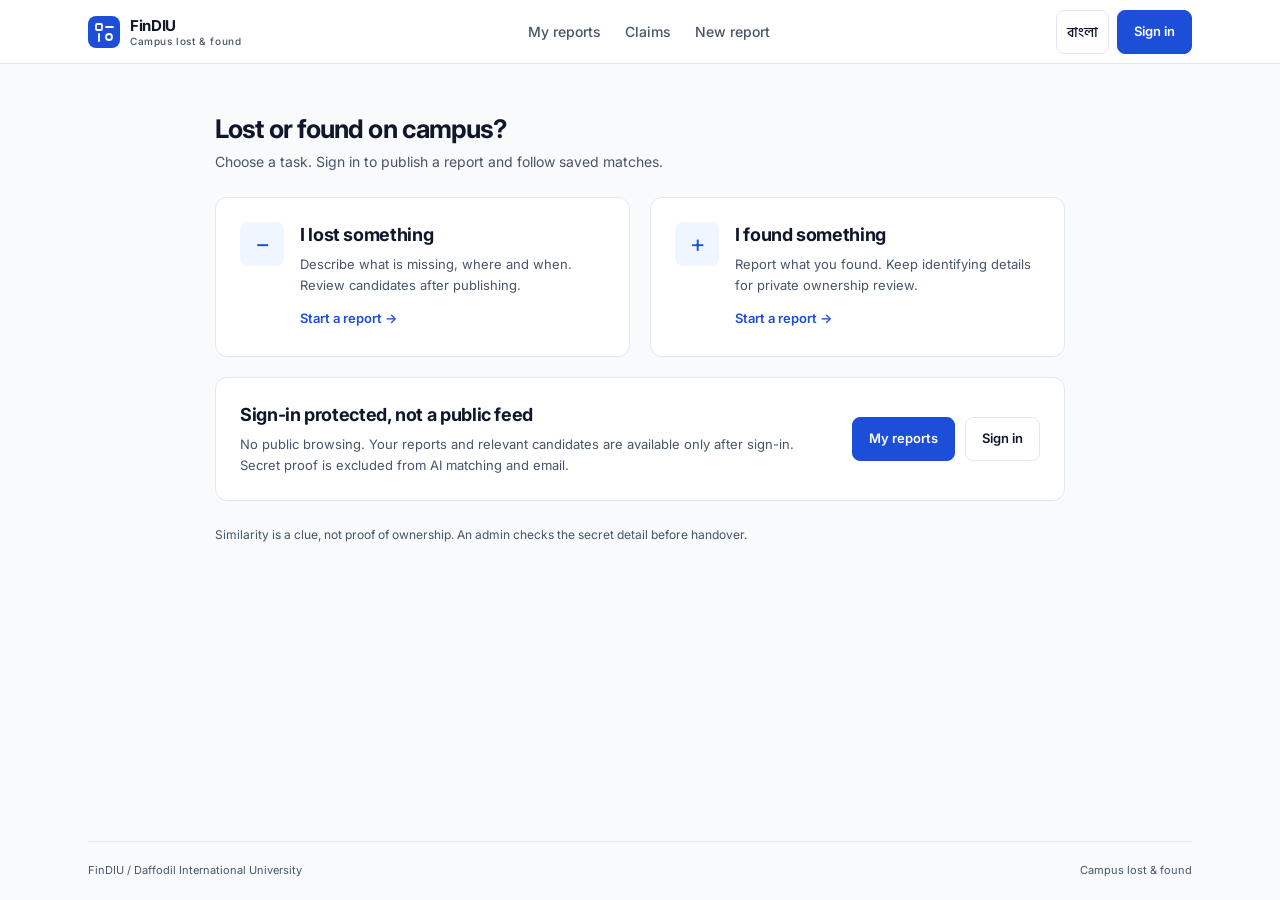
==== commit 86a3da21: "Rebuild frontend around CampusFind reference with shared components" ====
--- a/frontend/index.html
+++ b/frontend/index.html
@@ -1,8 +1,24 @@
 <!doctype html>
-<html lang="bn"><head><meta charset="utf-8"><meta name="viewport" content="width=device-width,initial-scale=1"><meta name="theme-color" content="#F4EEE2"><meta name="description" content="FinDIU campus lost and found. Report, compare clues and verify ownership."><title>FinDIU | Campus Lost &amp; Found</title><link rel="icon" type="image/svg+xml" href="favicon.svg"><link rel="stylesheet" href="style.css"><script defer src="js/config.js"></script><script defer src="js/i18n.js"></script><script defer src="js/api.js"></script><script defer src="js/session.js"></script></head>
-<body data-page="index"><header class="topbar" data-shell></header><main id="main" class="page">
-  <section class="hero"><div><p class="eyebrow" data-i18n="eyebrow"></p><h1 data-i18n="home_title"></h1><p class="lede" data-i18n="home_intro"></p><div class="actions"><a class="button" href="report.html?type=lost" data-i18n="lost"></a><a class="button button-light" href="report.html?type=found" data-i18n="found"></a></div><p class="hint" data-i18n="ownership_note"></p></div>
-  <div class="ticket example-ticket"><div class="ticket-top"><span class="eyebrow" data-i18n="example"></span><span class="meta">F / 001</span></div><div class="ticket-body"><div class="example-photos"><figure><div class="example-photo"><div class="bottle"></div></div><figcaption class="photo-caption" data-i18n="lost_label"></figcaption></figure><figure><div class="example-photo"><div class="bottle"></div></div><figcaption class="photo-caption" data-i18n="found_label"></figcaption></figure></div><h2 data-i18n="example_title"></h2><p class="hint" data-i18n="example_clue"></p></div><div class="perforation"><div><p class="eyebrow" data-i18n="similarity"></p><p class="hint" data-i18n="example_note"></p></div><div class="stamp"><strong>87%</strong><span data-i18n="candidate"></span></div></div></div></section>
-  <section class="method"><div><p class="eyebrow">FIN / DIU</p><h2 data-i18n="how_title"></h2></div><div class="method-steps"><article class="method-step"><span class="number">01</span><div><h3 data-i18n="how_one"></h3><p data-i18n="how_one_copy"></p></div></article><article class="method-step"><span class="number">02</span><div><h3 data-i18n="how_two"></h3><p data-i18n="how_two_copy"></p></div></article><article class="method-step"><span class="number">03</span><div><h3 data-i18n="how_three"></h3><p data-i18n="how_three_copy"></p></div></article></div></section>
-  <aside class="privacy-band"><h2 data-i18n="privacy"></h2><p data-i18n="privacy_copy"></p></aside>
-</main><footer class="footer" data-footer></footer></body></html>
+<html lang="en">
+<head>
+  <meta charset="utf-8"><meta name="viewport" content="width=device-width,initial-scale=1"><meta name="theme-color" content="#1D4ED8">
+  <meta name="description" content="FinDIU campus lost and found. Report items, compare saved candidates and verify ownership.">
+  <title>FinDIU | Campus lost and found</title><link rel="icon" href="favicon.svg" type="image/svg+xml"><link rel="stylesheet" href="style.css">
+  <script defer src="js/config.js"></script><script defer src="js/i18n.js"></script><script defer src="js/api.js"></script><script defer src="js/session.js"></script><script defer src="js/components.js"></script>
+</head>
+<body data-page="index">
+  <header class="topbar" data-shell></header>
+  <main id="main" class="page">
+    <section class="task-board" aria-labelledby="task-heading">
+      <div class="page-heading"><div><h1 id="task-heading" data-i18n="home_title"></h1><p class="lede" data-i18n="home_intro"></p></div></div>
+      <div class="task-grid">
+        <a class="task-card" href="report.html?type=lost"><span class="task-icon" aria-hidden="true">−</span><div><h2 data-i18n="lost"></h2><p data-i18n="task_lost"></p><p class="task-action" data-i18n="start_report"></p></div></a>
+        <a class="task-card" href="report.html?type=found"><span class="task-icon" aria-hidden="true">+</span><div><h2 data-i18n="found"></h2><p data-i18n="task_found"></p><p class="task-action" data-i18n="start_report"></p></div></a>
+      </div>
+      <aside class="privacy-gate"><div><h2 data-i18n="private_workspace"></h2><p data-i18n="privacy_copy"></p></div><div class="actions"><a class="button" href="dashboard.html" data-i18n="dashboard"></a><a class="button button-light" href="auth.html" data-i18n="sign_in"></a></div></aside>
+      <p class="hint" data-i18n="ownership_note"></p>
+    </section>
+  </main>
+  <footer class="footer" data-footer></footer>
+</body>
+</html>
--- a/frontend/style.css
+++ b/frontend/style.css
@@ -1,88 +1,30 @@
-@import url('https://fonts.googleapis.com/css2?family=DM+Mono:wght@400;500&family=Instrument+Serif:ital@0;1&family=Manrope:wght@400;500;600;700;800&family=Noto+Sans+Bengali:wght@400;500;600;700&family=Tiro+Bangla:ital@0;1&display=swap');
+@import url('https://fonts.googleapis.com/css2?family=Hind+Siliguri:wght@400;500;600;700&family=Inter:wght@400;500;600;700&display=swap');
 
-/* 01. Paper, ink and type */
-:root{--bg-primary:#F4EEE2;--bg-secondary:#EDE3D1;--surface:#FFFCF4;--ink:#16352D;--accent:#AD4523;--lime:#D8E86B;--muted:#5D7067;--line:#D8CFBC;--display:'Instrument Serif','Tiro Bangla',serif;--body:'Manrope','Noto Sans Bengali',sans-serif;--mono:'DM Mono','Noto Sans Bengali',monospace}
-*{box-sizing:border-box}body{margin:0;background:var(--bg-primary);color:var(--ink);font:14px/1.65 var(--body)}html{scroll-behavior:smooth}html[lang=bn]{--display:'Tiro Bangla',serif;--body:'Noto Sans Bengali',sans-serif}a{color:inherit;text-underline-offset:4px}button,input,select,textarea{font:inherit;color:inherit}button,a,input,textarea,select{-webkit-tap-highlight-color:transparent}button{cursor:pointer}button:disabled{cursor:wait;opacity:.55}a,button{transition:background .16s,color .16s,transform .16s}a:hover{color:var(--accent)}:focus-visible{outline:2px solid var(--accent);outline-offset:4px}h1,h2,h3,p,figure{margin:0}h1,h2{font-family:var(--display);font-weight:400;line-height:1.08;letter-spacing:-.035em}h1{font-size:clamp(40px,5vw,66px)}h2{font-size:34px}h3{font-size:17px;line-height:1.4}p+p{margin-top:12px}img{display:block;max-width:100%}[hidden]{display:none!important}.muted,.hint{color:var(--muted)}.hint{font-size:12px;line-height:1.6}.eyebrow,.meta,.badge,.stamp{font-family:var(--mono);font-size:11px;letter-spacing:.07em;text-transform:uppercase}.eyebrow{color:var(--muted);margin-bottom:14px}.lede{font-size:16px;color:var(--muted);max-width:590px;margin-top:18px}.skip{position:absolute;top:-80px;left:16px;background:var(--lime);padding:12px;z-index:10}.skip:focus{top:10px}
+:root {
+  --bg-primary: #F8FAFC;
+  --bg-secondary: #F1F5F9;
+  --surface: #FFFFFF;
+  --accent: #1D4ED8;
+  --accent-hover: #1E40AF;
+  --accent-soft: #EFF6FF;
+  --border: #E2E8F0;
+  --border-strong: #CBD5E1;
+  --text: #0F172A;
+  --muted: #475569;
+  --success: #047857;
+  --success-soft: #D1FAE5;
+  --radius-control: 8px;
+  --radius-card: 12px;
+  --font: 'Inter', 'Hind Siliguri', 'Noto Sans Bengali', sans-serif;
+}
 
-/* 02. Shared desk shell */
-.topbar{max-width:1280px;margin:auto;min-height:94px;padding:20px 40px;display:flex;align-items:center;justify-content:space-between;gap:20px;border-bottom:1px solid var(--line)}.brand{text-decoration:none;font-weight:800;font-size:26px;letter-spacing:-.06em;display:flex;align-items:center;gap:10px}.brand-mark{background:var(--ink);color:var(--lime);width:32px;height:36px;display:grid;place-items:center;font:24px var(--display);clip-path:polygon(0 0,75% 0,100% 25%,100% 100%,0 100%)}nav{display:flex;align-items:center;gap:22px;flex-wrap:wrap}nav a{font-size:12px;text-decoration:none;font-weight:700}nav a[aria-current=page]{text-decoration:underline;color:var(--accent)}.locale,.text-button{border:0;background:transparent;padding:6px 0;text-decoration:underline;text-underline-offset:4px;font-size:12px}.locale{border-left:1px solid var(--line);padding-left:18px}.page{max-width:1200px;margin:auto;padding:44px 40px 72px}.page-heading{display:flex;justify-content:space-between;align-items:flex-end;gap:24px;margin-bottom:30px}.page-heading h1{max-width:770px}.page-heading .lede{font-size:14px;margin-top:12px}.button{border:1px solid var(--ink);background:var(--ink);color:var(--surface);padding:12px 20px;display:inline-flex;align-items:center;justify-content:center;gap:12px;text-decoration:none;font-size:12px;font-weight:700;line-height:1.5}.button:after{content:'↗';font-size:16px}.button:hover{background:#264D40;color:var(--surface);transform:translateY(-1px)}.button-light{background:transparent;color:var(--ink)}.button-light:hover{background:var(--line);color:var(--ink)}.button-lime{background:var(--lime);color:var(--ink);border-color:var(--lime)}.button-lime:hover{background:#CEDC54;color:var(--ink)}.button-stamp{background:var(--accent);border-color:var(--accent)}.small{padding:8px 14px}.actions{display:flex;gap:12px;align-items:center;flex-wrap:wrap}.footer{max-width:1200px;padding:22px 40px;margin:auto;border-top:1px solid var(--line);display:flex;justify-content:space-between;gap:16px;font-size:11px;color:var(--muted)}.desk-note{border-left:3px solid var(--accent);padding:10px 16px;background:#EAE3D3;color:var(--muted);font-size:12px}.section-head{display:flex;align-items:center;justify-content:space-between;gap:20px;margin:32px 0 18px}.section-head h2{font-size:32px}
-
-/* 03. Home and illustrative claim slip */
-.hero{display:grid;grid-template-columns:1.05fr 1fr;gap:70px;align-items:center;padding:40px 0 60px}.hero h1{font-size:clamp(58px,6.5vw,88px);max-width:530px}.hero .actions{margin-top:28px}.hero .hint{margin-top:22px;max-width:390px}.ticket{background:var(--surface);border:1px solid var(--line);box-shadow:5px 7px 0 #12352C0B;position:relative}.ticket-top{display:flex;align-items:center;justify-content:space-between;padding:16px 22px;border-bottom:1px solid var(--line);gap:14px}.ticket-top .eyebrow{margin:0}.ticket-body{padding:24px}.ticket-body h2{font-size:37px;margin:16px 0}.perforation{border-top:2px dashed var(--line);padding:18px 24px;display:flex;justify-content:space-between;align-items:center;gap:20px;position:relative}.perforation:before,.perforation:after{content:'';width:18px;height:18px;background:var(--bg-primary);border:1px solid var(--line);border-radius:50%;position:absolute;top:-10px}.perforation:before{left:-10px;border-left-color:transparent}.perforation:after{right:-10px;border-right-color:transparent}.stamp{color:var(--accent);border:2px solid var(--accent);padding:8px 13px;transform:rotate(-7deg);text-align:center;line-height:1.2;white-space:nowrap}.stamp strong{font-size:34px;letter-spacing:-.07em;display:block}.stamp span{font-size:9px}.example-photos{display:grid;grid-template-columns:1fr 1fr;gap:14px}.example-photo{height:150px;background:#E6E9D9;display:grid;place-items:center;border:1px solid #D5DDC9;position:relative;overflow:hidden}.example-photo:nth-child(2){background:#EAE0CA;transform:rotate(3deg)}.bottle{width:44px;height:103px;border:2px solid #1F5263;background:#38788B;border-radius:12px 12px 17px 17px;position:relative;transform:rotate(-13deg);box-shadow:8px 10px 0 #12352C13}.bottle:before{content:'';position:absolute;width:29px;height:17px;background:var(--ink);top:-16px;left:5px;border-radius:4px 4px 0 0}.bottle:after{content:'✦';position:absolute;color:#F8EABD;font-size:30px;top:20px;left:8px}.example-photo:nth-child(2) .bottle{transform:rotate(16deg)}.photo-caption{display:block;padding:8px 0 0;font-family:var(--mono);font-size:10px;color:var(--muted)}.clue{display:inline-block;font-size:10px;border:1px solid var(--line);padding:4px 8px;margin:4px 4px 0 0;color:var(--muted)}.method{display:grid;grid-template-columns:1fr 2fr;gap:60px;border-top:1px solid var(--ink);padding-top:28px}.method-steps{display:flex;flex-direction:column}.method-step{display:grid;grid-template-columns:40px 1fr;gap:18px;padding:20px 0;border-bottom:1px solid var(--line)}.method-step:first-child{padding-top:0}.method-step .number{font:20px var(--display);color:var(--accent)}.method-step p{color:var(--muted);font-size:12px;margin-top:6px}.privacy-band{margin-top:42px;padding:24px 30px;background:var(--ink);color:var(--surface);display:grid;grid-template-columns:1fr 2fr;gap:60px}.privacy-band h2{font-size:30px}.privacy-band p{font-size:12px;color:#D8DFCF}
-
-/* 04. Forms and auth */
-.auth-layout{display:grid;grid-template-columns:1fr 1fr;gap:100px;max-width:990px;margin:34px auto}.auth-aside{padding-top:25px}.auth-aside h1{font-size:64px}.auth-aside .desk-note{margin-top:34px}.form-panel{background:var(--surface);padding:30px;border:1px solid var(--line)}.form-panel h2{margin-bottom:24px}.field{display:flex;flex-direction:column;gap:7px;font-size:12px;font-weight:700;min-width:0}.field+.field{margin-top:18px}.field .hint{font-weight:400}.field input,.field select,.field textarea{width:100%;border:1px solid #BEB69F;background:transparent;padding:11px 12px;border-radius:0;min-height:44px;font-weight:400;font-size:14px}.field textarea{resize:vertical;min-height:108px}.field input:focus,.field textarea:focus,.field select:focus{outline:2px solid var(--ink);outline-offset:1px;background:#FFFBEF}.field [aria-invalid=true]{border-color:var(--accent)}.field-error{color:var(--accent);font-size:12px;font-weight:500}.password-wrap{display:flex;border:1px solid #BEB69F}.password-wrap input{border:0}.password-wrap button{border:0;padding:0 12px;background:transparent;font-size:11px}.form-panel .button[type=submit]{width:100%;margin-top:24px}.form-end{border-top:1px solid var(--line);padding-top:18px;margin-top:22px;font-size:12px}.form-end a{font-weight:700}.form-error{color:var(--accent);font-size:13px;margin:14px 0;white-space:pre-line}.form-error:empty{display:none}.report-layout{display:grid;grid-template-columns:minmax(0,2.3fr) minmax(220px,1fr);gap:30px}.report-form{min-width:0}.report-form fieldset{border:1px solid var(--line);background:var(--surface);padding:22px 26px 26px;margin:0 0 20px;min-width:0}.report-form legend{font:12px var(--mono);background:var(--ink);color:var(--surface);padding:5px 10px;letter-spacing:.03em}.form-grid{display:grid;grid-template-columns:1fr 1fr;gap:18px}.form-grid .field+.field{margin:0}.full{grid-column:1/-1}.report-aside .ticket{position:sticky;top:24px}.report-aside .ticket-body h2{font-size:30px}.date-shortcuts{display:flex;gap:16px}.upload-zone{border:1px dashed #9B9F86;padding:18px;background:#F1F0DF;position:relative}.upload-zone input{padding:8px 0;border:0;font-size:12px}.upload-zone input::file-selector-button{border:1px solid var(--ink);background:transparent;color:var(--ink);padding:8px 12px;margin-right:12px;cursor:pointer}.upload-preview{height:170px;width:100%;object-fit:contain;background:#E8E3D4;margin:12px 0}.check-field{display:flex;gap:12px;align-items:flex-start;font-size:12px;margin:18px 0}.check-field input{accent-color:var(--ink);width:18px;height:18px;flex-shrink:0;margin:2px 0}.form-submit{display:flex;justify-content:space-between;align-items:center;gap:15px}.form-submit .hint{max-width:330px}
-
-/* 05. Records and claim lifecycle */
-.counters{display:grid;grid-template-columns:repeat(4,1fr);border-top:1px solid var(--ink);border-bottom:1px solid var(--line);margin:28px 0}.counter{padding:16px 22px;border-right:1px solid var(--line)}.counter:first-child{padding-left:0}.counter:last-child{border-right:0}.counter strong{font:36px var(--display);display:block;font-variant-numeric:tabular-nums}.counter span{font-size:11px;color:var(--muted)}.toolbar{display:flex;justify-content:space-between;gap:20px;align-items:center;margin:24px 0}.tabs{display:flex;flex-wrap:wrap;gap:6px}.tab{border:1px solid transparent;background:transparent;padding:8px 11px;font-size:12px;white-space:nowrap}.tab[aria-pressed=true]{background:var(--ink);color:var(--surface)}.tab:hover{border-color:var(--ink)}.search-field{max-width:270px}.search-field input{border:0;border-bottom:1px solid var(--ink);padding:9px 0;background:transparent;width:100%;font-size:12px}.records{display:grid;grid-template-columns:repeat(3,minmax(0,1fr));gap:20px}.report-card{background:var(--surface);border:1px solid var(--line);min-width:0;display:flex;flex-direction:column}.card-media{height:158px;background:#E8E4D6;display:grid;place-items:center;overflow:hidden;position:relative}.card-media img{width:100%;height:100%;object-fit:cover}.placeholder{height:100%;width:100%;display:flex;flex-direction:column;align-items:center;justify-content:center;gap:10px;color:#6B7867;background:repeating-linear-gradient(0deg,transparent,transparent 24px,#12352C06 24px,#12352C06 25px)}.placeholder:before{content:'⌑';font:46px var(--display);line-height:1}.placeholder span{font:9px var(--mono);letter-spacing:.1em}.card-body{padding:18px;display:flex;flex-direction:column;gap:11px;flex:1}.card-top{display:flex;justify-content:space-between;gap:8px;flex-wrap:wrap}.badge{font-size:9px;letter-spacing:.03em;padding:3px 7px;border:1px solid var(--line);width:fit-content}.badge--active,.badge--approved{background:var(--lime);border-color:var(--lime)}.badge--reserved,.badge--pending{color:var(--accent);border-color:#D6AB8A}.badge--returned{background:var(--ink);color:var(--surface);border-color:var(--ink)}.card-meta{font-size:11px;color:var(--muted);line-height:1.7}.card-foot{border-top:1px solid var(--line);padding-top:12px;display:flex;justify-content:space-between;align-items:center;gap:8px;flex-wrap:wrap;margin-top:auto}.card-foot a{font-size:11px;font-weight:700}.analysis{font-size:10px;color:var(--muted)}.row-actions{display:flex;gap:14px;align-items:center;flex-wrap:wrap}.row-actions a,.row-actions button{font-size:11px}.empty{border:1px dashed #B9B19B;padding:40px 24px;text-align:center;background:#F8F2E5;grid-column:1/-1}.empty h2{font-size:30px}.empty p{max-width:500px;margin:12px auto 18px;color:var(--muted);font-size:13px}.claim-list{border-top:1px solid var(--ink)}.claim-lifecycle{padding:18px 0;border-bottom:1px solid var(--line);display:grid;grid-template-columns:1fr auto;gap:10px}.claim-lifecycle h3{font-size:14px}.claim-lifecycle p{font-size:12px;color:var(--muted)}.claim-lifecycle .note{grid-column:1/-1;border-left:2px solid var(--line);padding-left:12px}.pagination{display:flex;justify-content:center;align-items:center;gap:18px;margin-top:24px}.pagination span{font-size:11px;color:var(--muted)}
-
-/* 06. Comparison tickets and review desk */
-.match-layout{display:grid;grid-template-columns:minmax(0,1.7fr) minmax(260px,1fr);gap:30px;align-items:start}.comparison-pair{display:grid;grid-template-columns:1fr 1fr;gap:20px}.comparison-item{min-width:0}.comparison-item .card-media{height:205px;border:1px solid var(--line)}.comparison-item h3{margin-top:12px}.comparison-item .eyebrow{margin:0 0 10px;font-size:10px}.comparison-item p{font-size:12px;color:var(--muted);margin-top:8px;overflow-wrap:anywhere}.score-summary{display:flex;justify-content:space-between;align-items:center;gap:20px}.score-summary .threshold{font-size:11px;color:var(--muted)}.evidence{margin-top:25px;border-top:1px solid var(--line);padding-top:22px}.evidence h3{margin-bottom:16px;font-size:13px}.evidence-row{display:grid;grid-template-columns:105px 1fr 40px;align-items:center;gap:12px;margin:14px 0;font-size:11px}.evidence-row small{display:block;color:var(--muted);font-size:9px}.bar{height:8px;background:#E6DFCF;overflow:hidden}.bar span{height:100%;display:block;background:var(--ink)}.evidence-row:nth-child(3) .bar span{background:var(--accent)}.evidence-row:nth-child(4) .bar span{background:#89963E}.clue-stamps{margin-top:20px}.clue-stamps .hint{margin-bottom:6px}.match-side .form-panel{padding:24px}.match-side h2{font-size:30px;margin-bottom:14px}.more-candidates{margin-top:24px}.candidate-row{display:flex;justify-content:space-between;gap:14px;border-top:1px solid var(--line);padding:13px 0;font-size:12px;text-decoration:none}.candidate-row[aria-current=true]{color:var(--accent)}.review-card{border:1px solid var(--line);background:var(--surface);margin-bottom:22px}.review-head{padding:20px 24px;border-bottom:1px solid var(--line);display:flex;justify-content:space-between;align-items:center;gap:20px}.review-head h2{font-size:26px;margin-top:7px}.review-head .muted{font-size:12px}.review-body{padding:24px}.review-body .comparison-item .card-media{height:155px}.answer-block{margin:20px 0;border-top:1px solid var(--line);padding-top:18px;font-size:13px;overflow-wrap:anywhere}.answer-block .eyebrow{margin-bottom:8px}.private-details{border:1px dashed var(--accent);padding:14px 18px;margin:18px 0}.private-details summary{cursor:pointer;font-size:12px;color:var(--accent);font-weight:700}.private-details p{font-size:12px;margin-top:12px;white-space:pre-wrap}.private-details .eyebrow{display:block;margin:12px 0 4px}.work-row{border-bottom:1px solid var(--line);padding:16px 0;display:flex;justify-content:space-between;gap:20px;align-items:center}.work-row h3{font-size:14px}.work-row p{font-size:11px;color:var(--muted)}
-
-/* The saved score stays primary; the audit ledger opens on demand. */
-.evidence-head{display:flex;justify-content:space-between;align-items:center;gap:12px;flex-wrap:wrap}.evidence-head h3{margin:0}.evidence>.hint{margin-top:10px}.badge--local{background:var(--lime);border-color:var(--lime)}.badge--hybrid{color:var(--accent);border-color:var(--accent)}.shared-clues{margin-top:20px}.shared-clues .clue-stamps{margin-top:8px;display:flex;flex-wrap:wrap;gap:6px}.shared-clues .clue{max-width:100%;white-space:normal;overflow-wrap:anywhere}.signal-details{border-top:1px solid var(--line);margin-top:20px;padding-top:14px}.signal-details summary{font-size:12px;font-weight:700;cursor:pointer;width:fit-content;padding:4px 0}.signal-details summary:hover{color:var(--accent)}.signal-group{margin-top:20px}.signal-group h4{margin:0 0 10px;color:var(--muted);font-weight:500}.signal-list{margin:0}.signal-list>div{display:grid;grid-template-columns:minmax(0,1fr) 64px;gap:14px;padding:9px 0;border-bottom:1px solid var(--line);font-size:11px}.signal-list dt{min-width:0}.signal-list small{display:block;color:var(--muted);font-size:9px}.signal-list dd{margin:0;text-align:right;font-family:var(--mono);font-variant-numeric:tabular-nums}.signal-details>.hint{margin-top:14px}
-
-/* 07. Feedback, native dialogs and responsive integrity */
-.skeleton{min-height:200px;background:linear-gradient(100deg,#E5DECE 20%,#F8F2E5 45%,#E5DECE 70%);background-size:200% 100%;animation:paper-loading 1.4s ease-in-out infinite;border:1px solid var(--line)}@keyframes paper-loading{to{background-position:-200% 0}}.toast{position:fixed;bottom:24px;left:50%;transform:translateX(-50%);padding:14px 22px;background:var(--ink);color:var(--surface);font-size:13px;z-index:20;max-width:calc(100% - 32px);width:max-content;box-shadow:3px 3px 0 #12352C20}.toast:empty{display:none}dialog{border:1px solid var(--ink);background:var(--surface);color:var(--ink);padding:30px;max-width:440px;width:calc(100% - 32px);box-shadow:7px 7px 0 #12352C20}dialog::backdrop{background:#12352C65}dialog h2{font-size:30px;margin-bottom:16px}dialog .actions{justify-content:flex-end;margin-top:24px}dialog p{font-size:14px}.status-line{font-size:12px;color:var(--muted);margin:14px 0}.status-line:empty{display:none}.result-count{font:11px var(--mono);color:var(--muted)}
-@media(min-width:1450px){.page{padding-top:56px}.hero{padding-top:56px}}
-@media(max-width:950px){.topbar{padding:20px 26px}.page{padding:32px 26px 55px}.hero{gap:35px}.hero h1{font-size:65px}.auth-layout{gap:45px}.auth-aside h1{font-size:54px}.records{grid-template-columns:repeat(2,minmax(0,1fr))}.report-layout{grid-template-columns:minmax(0,1fr) 240px;gap:20px}.match-layout{gap:20px;grid-template-columns:minmax(0,1.4fr) minmax(250px,1fr)}.comparison-pair{gap:12px}.ticket-body{padding:18px}.toolbar{align-items:flex-start}.tabs{gap:2px}.tab{padding:8px}.privacy-band,.method{gap:30px}.footer{padding:20px 26px}}
-@media(max-width:700px){.topbar{min-height:78px;padding:16px 20px;align-items:flex-start;gap:16px}.brand{font-size:23px}.brand-mark{width:28px;height:32px}nav{gap:10px 14px;justify-content:flex-end}nav a{font-size:10px}nav .nav-report{display:none}.locale{padding-left:10px;font-size:11px}.page{padding:30px 20px 50px}.page-heading{align-items:flex-start;gap:18px;flex-direction:column;margin-bottom:24px}.page-heading h1{font-size:43px}.eyebrow{font-size:10px}.hero{grid-template-columns:1fr;padding:8px 0 40px;gap:34px}.hero h1{font-size:65px;max-width:450px}.hero .lede{font-size:14px}.hero .actions{gap:9px}.hero .button{padding:12px 16px}.hero .hint{font-size:11px;margin-top:16px}.example-ticket{max-width:460px;width:100%;margin:auto}.ticket-top{padding:14px 18px}.ticket-top .eyebrow{font-size:9px}.ticket-body{padding:20px}.example-photo{height:140px}.method{grid-template-columns:1fr;gap:26px}.method h2{font-size:40px}.privacy-band{grid-template-columns:1fr;gap:16px;padding:24px}.auth-layout{grid-template-columns:1fr;gap:28px;margin:0}.auth-aside{padding:0}.auth-aside h1{font-size:48px}.auth-aside .desk-note{margin-top:20px}.form-panel{padding:24px}.report-layout{grid-template-columns:1fr}.report-aside{grid-row:1}.report-aside .ticket-body{padding:18px}.report-aside .ticket-body h2{font-size:26px;margin:0 0 8px}.report-aside .ticket-top{display:none}.report-aside .perforation{padding:12px 18px}.report-form fieldset{padding:20px 18px}.form-grid{gap:16px}.form-grid .full{grid-column:1/-1}.form-grid>.field{grid-column:1/-1}.form-submit{align-items:stretch;flex-direction:column}.form-submit .button{width:100%}.counters{margin:20px 0}.counter{padding:12px 10px}.counter strong{font-size:30px}.counter span{font-size:9px}.toolbar{flex-direction:column;gap:14px}.tabs{width:100%;gap:2px}.tab{padding:8px 10px;font-size:11px}.search-field{max-width:none;width:100%}.records{grid-template-columns:1fr;gap:18px}.report-card{display:grid;grid-template-columns:108px minmax(0,1fr)}.card-media{height:100%;min-height:190px}.card-body{padding:14px}.card-top{gap:4px}.card-body h3{font-size:15px}.card-meta{font-size:10px}.placeholder span{font-size:7px;letter-spacing:0}.card-foot{gap:7px}.badge{font-size:8px}.match-layout{grid-template-columns:1fr}.comparison-item .card-media{height:160px;min-height:0}.comparison-item h3{font-size:14px}.comparison-item p{font-size:11px}.comparison-item .eyebrow{font-size:9px}.score-summary{gap:12px}.perforation{padding:16px 20px}.stamp strong{font-size:29px}.review-head{padding:18px;align-items:flex-start}.review-head h2{font-size:25px}.review-body{padding:18px}.review-body .comparison-item .card-media{height:130px}.review-head .stamp{padding:6px}.review-head .stamp strong{font-size:24px}.claim-lifecycle{grid-template-columns:1fr}.claim-lifecycle .badge{font-size:10px}.footer{padding:20px;flex-direction:column;gap:6px}.section-head h2{font-size:30px}.evidence-row{grid-template-columns:95px 1fr 35px;gap:8px}.work-row{align-items:flex-start}.button{font-size:12px}.review-body .row-actions .button{flex:1}}
-@media(prefers-reduced-motion:reduce){*{scroll-behavior:auto!important;animation:none!important;transition:none!important}}
-body{background-color:var(--bg-primary);background-image:radial-gradient(rgba(22,53,45,.045) .6px,transparent .6px);background-size:7px 7px;background-attachment:fixed}
-:focus-visible{outline:3px solid var(--accent);outline-offset:3px}
-.skip{color:var(--ink)}
-a,button{transition:background .18s cubic-bezier(.16,1,.3,1),color .18s cubic-bezier(.16,1,.3,1),transform .18s cubic-bezier(.16,1,.3,1),box-shadow .18s cubic-bezier(.16,1,.3,1)}
-.topbar{max-width:1320px;min-height:88px;padding:18px 44px;background:var(--ink);color:var(--surface);border-bottom:3px solid var(--accent)}
-.brand{color:var(--surface)}.brand:hover{color:var(--lime)}
-.brand-mark{background:var(--lime);color:var(--ink);box-shadow:3px 3px 0 var(--accent)}
-.topbar nav a{color:#EDE4D2}.topbar nav a[aria-current=page]{color:var(--lime);text-decoration-color:var(--lime)}
-.topbar .locale,.topbar .text-button{color:var(--surface)}
-.page{max-width:1240px;padding:52px 44px 80px}
-.eyebrow{color:var(--accent);letter-spacing:.12em}
-.page-heading{padding-bottom:24px;border-bottom:1px solid var(--line)}
-.hero{position:relative;gap:72px;padding:64px 0 80px}
-.hero:before{content:'';position:absolute;left:-64px;top:18px;width:210px;height:210px;border:1px solid var(--line);border-radius:50%;pointer-events:none}
-.hero h1{font-size:clamp(62px,7vw,100px);line-height:.96;letter-spacing:-.055em}
-.hero .lede{border-left:3px solid var(--accent);padding-left:16px}
-.ticket{border:1px solid var(--ink);border-left:7px solid var(--ink);box-shadow:12px 12px 0 rgba(22,53,45,.12)}
-.example-ticket:before{content:'FIN / DIU';position:absolute;left:-19px;top:54px;writing-mode:vertical-rl;transform:rotate(180deg);font:9px var(--mono);letter-spacing:.2em;color:var(--muted)}
-.ticket-top{background:#EFE4CE}
-.ticket .stamp{border-radius:50%;box-shadow:0 0 0 4px var(--surface),0 0 0 5px var(--accent)}
-.example-photo{background:#E7E1D1}
-.button{box-shadow:4px 4px 0 var(--accent);padding:13px 22px}
-.button:after{content:'→'}
-.button:hover{transform:translate(-1px,-1px);box-shadow:5px 5px 0 var(--accent)}
-.button-light,.button-light:hover{box-shadow:none}
-.button-lime,.button-stamp{box-shadow:4px 4px 0 var(--ink)}
-.report-card,.review-card,.form-panel{border:1px solid var(--line);box-shadow:5px 5px 0 rgba(22,53,45,.07)}
-.report-card:hover{transform:translateY(-3px);box-shadow:9px 9px 0 rgba(22,53,45,.12)}
-.card-media{background:#E7E1D1}
-.badge{font-weight:500}
-.field input,.field select,.field textarea{background:var(--surface);border-color:#C8BDA6;min-height:46px}
-.field input:focus,.field select:focus,.field textarea:focus{outline:3px solid rgba(196,84,43,.28);outline-offset:0;border-color:var(--accent)}
-.password-wrap{border-color:#C8BDA6}
-.counters{border-top:3px solid var(--ink)}
-.counter strong{font-variant-numeric:tabular-nums}
-.tab[aria-pressed=true]{background:var(--accent);color:#fff}
-.evidence-head h3{font-family:var(--display);font-size:24px;font-weight:400}
-.bar{height:9px;background:#E4DCC9}.bar span{background:var(--ink)}
-.signal-details{border-top:2px solid var(--ink)}
-.signal-details summary{color:var(--accent);border-bottom:1px solid var(--line);padding-bottom:4px}
-.badge--local{background:var(--lime);border-color:var(--lime)}
-.badge--hybrid{color:var(--accent);border-color:var(--accent)}
-.footer{border-top:3px solid var(--ink);background:#EDE3D1}
-.toast{border-left:5px solid var(--lime);box-shadow:5px 5px 0 rgba(22,53,45,.18)}
-dialog{border:2px solid var(--ink);box-shadow:10px 10px 0 rgba(22,53,45,.18)}
-dialog::backdrop{background:rgba(22,53,45,.68)}
-@media(max-width:950px){.topbar{padding:18px 30px}.page{padding:38px 30px 64px}.hero{gap:44px}.hero:before{left:-40px;width:150px;height:150px}}
-@media(max-width:700px){.topbar{max-width:none;padding:16px 20px;min-height:76px}.brand-mark{box-shadow:2px 2px 0 var(--accent)}.page{padding:30px 20px 56px}.page-heading h1{font-size:42px}.hero{padding:24px 0 44px;gap:28px}.hero:before{display:none}.hero h1{font-size:clamp(52px,14vw,70px)}.ticket{box-shadow:6px 6px 0 rgba(22,53,45,.12)}.example-ticket:before{display:none}.ticket-top{padding:14px 18px}.button{box-shadow:3px 3px 0 var(--accent)}.report-card,.review-card,.form-panel{box-shadow:3px 3px 0 rgba(22,53,45,.08)}}
-@media(prefers-reduced-motion:reduce){a,button,.report-card{transition:none!important;transform:none!important}}
-.review-head{flex-wrap:wrap}
-.review-head>div:first-child{min-width:0}
-.review-card .stamp{flex:0 0 auto;margin-left:auto;padding:6px 10px;transform:rotate(-2deg)}
-.review-card .stamp strong{font-size:24px}
-.review-card .stamp span{font-size:8px}
-@media(max-width:700px){.review-head{padding:16px;gap:10px}.review-card .stamp{padding:5px 8px}.review-card .stamp strong{font-size:20px}}
-.topbar nav a,.topbar nav button{min-height:44px;display:inline-flex;align-items:center}
-.tab{min-height:44px}
-@media(max-width:700px){.button-light,.button-light:hover{box-shadow:none}.field input,.field select,.field textarea,.search-field input{font-size:16px}}
+*{box-sizing:border-box}body{margin:0;background:var(--bg-primary);color:var(--text);font:14px/1.6 var(--font);-webkit-font-smoothing:antialiased;min-height:100vh;display:flex;flex-direction:column}html:lang(bn) body{line-height:1.7}button,input,select,textarea{font:inherit;color:inherit}button,a,input,select,textarea,summary{-webkit-tap-highlight-color:transparent}button,a,summary{touch-action:manipulation}button,summary{cursor:pointer}a{color:var(--accent);text-decoration:none}a:hover{text-decoration:underline}h1,h2,h3,h4,p{margin:0}h1{font-size:clamp(22px,2vw,26px);letter-spacing:-.035em;line-height:1.35;font-weight:700}h2{font-size:18px;letter-spacing:-.02em;line-height:1.45}h3{font-size:15px;line-height:1.55}html:lang(bn) :is(h1,h2,h3){line-height:1.65}p+p{margin-top:8px}img{max-width:100%;display:block}button{border:0;background:none}button:disabled{opacity:.5;cursor:not-allowed}input,select,textarea{width:100%;min-width:0;background:var(--surface);border:1px solid var(--border);border-radius:var(--radius-control);padding:10px 12px;min-height:44px}textarea{min-height:96px;resize:vertical}input::placeholder,textarea::placeholder{color:var(--muted)}:focus-visible{outline:3px solid var(--accent);outline-offset:3px}input:focus,select:focus,textarea:focus{outline:0;border-color:var(--accent);box-shadow:0 0 0 3px var(--accent-soft)}[aria-invalid=true]{border-color:#B91C1C}input[type=checkbox]{width:20px;min-height:20px;flex:none;accent-color:var(--accent)}[hidden]{display:none!important}.sr-only{position:absolute;width:1px;height:1px;padding:0;overflow:hidden;clip:rect(0,0,0,0);white-space:nowrap}.skip{position:fixed;top:-100px;left:16px;background:var(--surface);padding:12px;z-index:100}.skip:focus{top:8px}
+.topbar{height:64px;background:var(--surface);border-bottom:1px solid var(--border);position:sticky;top:0;z-index:20}.shell-inner{max-width:1152px;height:64px;margin:auto;padding:0 24px;display:flex;align-items:center;justify-content:space-between;gap:24px}.brand{display:flex;align-items:center;gap:10px;color:var(--text);min-height:44px;flex:none}.brand:hover{text-decoration:none}.brand-mark{width:32px;height:32px}.brand-name{font-size:15px;font-weight:700;line-height:1.3;letter-spacing:-.025em}.brand-subtitle{display:block;font-size:10px;font-weight:500;letter-spacing:.06em;color:var(--muted)}.primary-nav{display:flex;align-items:center;gap:24px;height:100%}.primary-nav a{height:100%;display:flex;align-items:center;color:var(--muted);font-weight:500;position:relative}.primary-nav a[aria-current=page]{color:var(--text);font-weight:600}.primary-nav a[aria-current=page]:after{content:'';height:2px;position:absolute;bottom:0;left:0;right:0;background:var(--accent)}.shell-actions{display:flex;align-items:center;gap:8px}.locale,.text-button{min-height:44px;padding:8px 10px;color:var(--accent);font-weight:500;border-radius:8px}.locale{border:1px solid var(--border);color:var(--text)}.text-button:hover,.locale:hover{background:var(--bg-secondary)}.account-menu{position:relative}.account-menu summary{list-style:none;min-height:44px;border:1px solid var(--border);border-radius:8px;padding:9px 12px}.account-menu summary::-webkit-details-marker{display:none}.account-links{position:absolute;right:0;top:50px;min-width:170px;border:1px solid var(--border);border-radius:8px;background:var(--surface);padding:8px;display:grid}.account-links a,.account-links button{padding:10px;min-height:44px;text-align:left}.mobile-nav{display:none}.page{max-width:1152px;width:100%;margin:0 auto;padding:32px 24px 48px;flex:1}.page-heading{display:flex;align-items:center;justify-content:space-between;gap:20px;margin-bottom:24px}.lede{color:var(--muted);margin-top:4px;font-size:14px;max-width:760px}.eyebrow{font-size:11px;font-weight:600;letter-spacing:.04em;color:var(--muted)}.page-heading .eyebrow{display:none}.hint,.muted,.card-meta,.status-line{color:var(--muted);font-size:12px}.meta,.result-count{font-size:11px;font-variant-numeric:tabular-nums;color:var(--muted)}.section-head{display:flex;align-items:center;justify-content:space-between;gap:16px;margin:24px 0 16px}.section-head h2{font-size:17px}.button{display:inline-flex;align-items:center;justify-content:center;gap:8px;min-height:44px;background:var(--accent);color:#FFFFFF;border:1px solid var(--accent);border-radius:8px;padding:10px 16px;font-size:13px;font-weight:600;line-height:1.5;transition:background .15s ease,border-color .15s ease}.button:hover{background:var(--accent-hover);border-color:var(--accent-hover);text-decoration:none}.button-light{background:var(--surface);color:var(--text);border-color:var(--border)}.button-light:hover{background:var(--bg-secondary);border-color:var(--border-strong)}.actions,.row-actions,.form-submit{display:flex;align-items:center;justify-content:flex-end;flex-wrap:wrap;gap:10px}.small{font-size:12px}.footer{max-width:1104px;width:calc(100% - 48px);border-top:1px solid var(--border);margin:0 auto;padding:20px 0;display:flex;justify-content:space-between;gap:16px;color:var(--muted);font-size:11px}
+.search-filter-bar{margin:0 0 24px}.search-field{position:relative;display:block}.search-field input{height:48px;padding-left:40px}.search-field:before{content:'';position:absolute;left:17px;top:16px;width:12px;height:12px;border:1.5px solid var(--muted);border-radius:50%}.search-field:after{content:'';position:absolute;left:28px;top:28px;width:6px;height:1.5px;background:var(--muted);transform:rotate(45deg)}.filter-row{display:flex;align-items:center;gap:12px;margin-top:16px;flex-wrap:wrap}.tabs{display:flex;gap:6px;flex-wrap:wrap}.tab{border:1px solid var(--border);border-radius:8px;padding:8px 12px;min-height:44px;font-size:12px;background:var(--surface);color:var(--muted);font-weight:500}.tab[aria-pressed=true]{background:var(--accent);color:#FFFFFF;border-color:var(--accent)}.tab:hover:not([aria-pressed=true]){border-color:var(--border-strong);color:var(--text)}.filter-selects{margin-left:auto;display:flex;gap:8px;flex-wrap:wrap}.filter-field{min-width:130px;flex:1}.filter-field select{font-size:12px}.records{display:grid;grid-template-columns:repeat(3,minmax(0,1fr));gap:20px}.report-card,.match-comparison,.form-panel,.report-form,.live-match-sidebar,.review-card,.task-card,.privacy-gate{background:var(--surface);border:1px solid var(--border);border-radius:12px;overflow:hidden}.report-card{display:flex;flex-direction:column;transition:border-color .15s ease}.report-card:hover{border-color:var(--border-strong)}.card-media{position:relative;aspect-ratio:4/3;background:var(--bg-secondary);border-bottom:1px solid var(--border);overflow:hidden;display:flex;align-items:center;justify-content:center}.card-media img{width:100%;height:100%;object-fit:cover}.placeholder{color:var(--muted);font-size:11px;display:grid;gap:8px;justify-items:center}.placeholder:before{content:'';width:48px;height:36px;border:1px solid var(--border-strong);border-radius:8px;background:var(--surface)}.sensitive-media img{filter:blur(16px)}.privacy-overlay{position:absolute;inset:0;display:flex;align-items:center;justify-content:center;padding:16px}.privacy-overlay span{background:var(--text);color:#FFFFFF;border-radius:8px;font-size:11px;padding:8px 12px;max-width:220px;text-align:center}.card-body{padding:16px;display:flex;flex-direction:column;gap:10px;flex:1}.card-top{display:flex;align-items:center;justify-content:space-between;gap:8px;flex-wrap:wrap}.badge{font-size:10px;font-weight:600;padding:3px 9px;border-radius:999px;line-height:1.5;display:inline-block;font-variant-numeric:tabular-nums}.badge--lost{background:#FEF3C7;color:#92400E}.badge--found{background:#E0F2FE;color:#075985}.badge--match,.badge--returned,.badge--approved{background:var(--success-soft);color:var(--success)}.badge--active,.badge--local,.badge--hybrid{background:var(--accent-soft);color:var(--accent)}.badge--pending,.badge--reserved{background:#FEF3C7;color:#92400E}.badge--archived,.badge--historical{background:var(--bg-secondary);color:var(--muted)}.badge--rejected{background:#FEE2E2;color:#991B1B}.card-body h3{overflow-wrap:anywhere}.card-meta{overflow-wrap:anywhere}.card-foot{border-top:1px solid var(--border);padding-top:12px;margin-top:auto;display:flex;align-items:center;justify-content:space-between;gap:12px;font-size:12px}.analysis{color:var(--muted);font-size:11px}.row-actions{justify-content:flex-start;border-top:1px solid var(--border);padding-top:8px;font-size:12px}.empty{border:1px solid var(--border);border-radius:12px;padding:40px 24px;background:var(--surface);text-align:center;grid-column:1/-1}.empty p{color:var(--muted);margin:8px auto 16px;max-width:480px}.pagination{display:flex;align-items:center;justify-content:center;gap:16px;margin:20px 0}.counters{display:grid;grid-template-columns:repeat(4,1fr);gap:12px;margin-bottom:24px}.counter{background:var(--surface);border:1px solid var(--border);border-radius:8px;padding:12px 16px;display:flex;align-items:center;gap:10px;font-size:12px;color:var(--muted)}.counter strong{font-size:22px;color:var(--text);font-variant-numeric:tabular-nums}.toolbar{margin-bottom:20px}.claim-list{display:grid;gap:12px}.claim-lifecycle{padding:20px;border:1px solid var(--border);border-radius:12px;background:var(--surface)}.claim-lifecycle>.badge{margin:10px 0}.note{padding:12px;background:var(--bg-secondary);border-radius:8px;font-size:13px;overflow-wrap:anywhere}.status-stepper{list-style:none;margin:0;padding:0;display:grid;grid-template-columns:repeat(4,minmax(0,1fr));gap:8px}.status-stepper li{font-size:11px;display:flex;flex-direction:column;align-items:flex-start;gap:6px;color:var(--muted);border-top:2px solid var(--border);padding-top:10px}.status-stepper li.complete{border-color:var(--success)}.status-stepper li.current{border-color:var(--accent);color:var(--accent)}.step-dot{display:flex;align-items:center;justify-content:center;width:24px;height:24px;border-radius:50%;background:var(--bg-secondary);font-variant-numeric:tabular-nums}.complete .step-dot{background:var(--success-soft);color:var(--success)}.current .step-dot{background:var(--accent);color:#FFFFFF}.lifecycle{padding:16px;border:1px solid var(--border);border-radius:8px;background:var(--bg-primary);margin:12px 0}.lifecycle>.hint{margin-top:12px;padding-top:10px;border-top:1px solid var(--border)}
+.report-layout{display:grid;grid-template-columns:minmax(0,7fr) minmax(0,5fr);gap:24px;align-items:start}.report-form{padding:24px}.form-grid{display:grid;grid-template-columns:1fr 1fr;gap:20px 16px}.field{display:flex;flex-direction:column;gap:6px;font-size:12px;font-weight:600;min-width:0}.field .hint{font-weight:400}.full{grid-column:1/-1}.report-form fieldset{padding:0;margin:0 0 24px;border:0;min-width:0}.report-form legend{font-size:13px;font-weight:600;margin-bottom:16px}.private-section{background:var(--bg-secondary);border:1px solid var(--border);border-radius:8px;padding:16px!important}.private-section legend{float:left;width:100%}.private-section:after{content:'';display:block;clear:both}.private-section .field{clear:both}.check-field{display:flex;align-items:flex-start;gap:10px;font-size:12px;font-weight:400;margin:16px 0 8px;min-height:44px}.check-field input{margin:2px 0}.upload-zone{border:1px dashed var(--border-strong);border-radius:8px;padding:16px;background:var(--bg-primary);display:grid;gap:12px}.upload-zone input{border:0;padding:0;font-size:12px;min-height:44px}.upload-zone input::file-selector-button{font:inherit;color:var(--text);background:var(--surface);border:1px solid var(--border);border-radius:8px;min-height:44px;margin-right:12px;padding:8px 12px;cursor:pointer}.upload-preview{max-height:200px;width:auto;border-radius:8px}.date-shortcuts{display:flex;gap:4px}.date-shortcuts .text-button{padding:4px 8px}.report-aside{position:sticky;top:88px}.live-match-sidebar{padding:20px}.live-match-sidebar summary{font-size:14px;font-weight:600;min-height:44px;border-bottom:1px solid var(--border);padding-bottom:12px;margin-bottom:16px}.sidebar-note,.desk-note{padding:16px;background:var(--bg-primary);border:1px solid var(--border);border-radius:8px;font-size:12px;color:var(--muted);margin-top:16px}.live-match-sidebar .candidate-row{margin-top:12px}.report-type{display:flex;gap:6px;padding:4px;border:1px solid var(--border);border-radius:8px;background:var(--surface)}.report-type button{min-height:44px;padding:8px 16px;font-size:12px;border-radius:6px;font-weight:600}.report-type button[aria-pressed=true]{background:var(--accent);color:#FFFFFF}.form-error,.field-error{color:#B91C1C;font-size:12px;overflow-wrap:anywhere}.form-error:empty{display:none}.form-error:not(:empty){margin:16px 0;padding:12px;background:#FEF2F2;border-radius:8px}.form-submit{border-top:1px solid var(--border);padding-top:20px}.form-submit>a{min-height:44px;display:flex;align-items:center}.auth-layout{max-width:900px;display:grid;grid-template-columns:1fr 1fr;gap:48px;margin:36px auto}.auth-aside{padding-top:20px}.auth-aside h1{margin-top:12px}.form-panel{padding:24px}.form-panel h2{margin-bottom:20px}.form-panel form{display:grid;gap:16px}.form-end{margin-top:20px;padding-top:20px;border-top:1px solid var(--border);font-size:12px}.password-wrap{position:relative;display:block}.password-wrap input{padding-right:78px}.password-wrap button{position:absolute;right:4px;top:1px;min-height:44px;padding:8px 12px;color:var(--accent);font-size:12px}.task-board{max-width:850px;margin:16px auto}.task-grid{display:grid;grid-template-columns:1fr 1fr;gap:20px}.task-card{padding:24px;color:var(--text);display:flex;align-items:flex-start;gap:16px;min-height:160px}.task-card:hover{text-decoration:none;border-color:var(--accent);background:var(--accent-soft)}.task-icon{width:44px;height:44px;display:flex;align-items:center;justify-content:center;background:var(--accent-soft);color:var(--accent);border-radius:8px;font-size:24px;flex:none}.task-card p{color:var(--muted);font-size:13px;margin-top:6px}.task-card .task-action{color:var(--accent);font-weight:600;margin-top:12px}.privacy-gate{padding:24px;margin-top:20px;display:flex;align-items:center;gap:24px}.privacy-gate p{font-size:13px;color:var(--muted);margin-top:6px}.privacy-gate .actions{flex:none}.task-board>.hint{margin-top:24px}
+.match-layout{display:grid;gap:20px}.comparison-head{padding:16px 20px;background:var(--bg-primary);border-bottom:1px solid var(--border);display:flex;align-items:center;gap:12px}.comparison-head .badge{font-size:13px}.comparison-head .meta{margin-left:auto}.comparison-pair{display:grid;grid-template-columns:repeat(2,minmax(0,1fr))}.comparison-item{padding:20px;min-width:0}.comparison-item+.comparison-item{border-left:1px solid var(--border)}.comparison-item .card-media{float:right;width:96px;aspect-ratio:4/3;border:1px solid var(--border);border-radius:8px;margin:0 0 12px 16px}.comparison-item .eyebrow{margin-bottom:12px}.comparison-item h3{font-size:16px;margin-bottom:8px;overflow-wrap:anywhere}.comparison-item>p:not(.eyebrow){font-size:12px;color:var(--muted);overflow-wrap:anywhere}.comparison-item:after{content:'';display:block;clear:both}.comparison-details{border-top:1px solid var(--border)}summary{min-height:44px}.comparison-details>summary{padding:12px 20px;font-weight:500;font-size:12px;color:var(--accent)}.comparison-details>div,.comparison-details>p{margin:0 20px 16px}.evidence{padding:16px;border:1px solid var(--border);border-radius:8px;background:var(--surface)}.evidence-head{display:flex;align-items:center;justify-content:space-between;gap:10px;flex-wrap:wrap;margin-bottom:8px}.evidence-head h3{font-size:14px}.evidence-row{display:grid;grid-template-columns:120px minmax(0,1fr) 42px;gap:12px;align-items:center;font-size:12px;margin-top:16px}.evidence-row small,.signal-list small{display:block;font-size:10px;color:var(--muted)}.evidence-row strong,.signal-list dd{font-variant-numeric:tabular-nums}.bar{height:6px;background:var(--bg-secondary);border-radius:4px;overflow:hidden}.bar span{height:100%;background:var(--accent);display:block}.shared-clues{margin-top:16px}.clue-stamps{display:flex;align-items:center;gap:6px;flex-wrap:wrap}.clue-stamps>.hint{flex-basis:100%}.clue{border:1px solid var(--border);border-radius:6px;padding:3px 8px;font-size:11px;color:var(--muted);overflow-wrap:anywhere;max-width:100%}.signal-details{margin-top:16px;border-top:1px solid var(--border)}.signal-details summary{padding:12px 0;color:var(--accent);font-size:12px}.signal-group{margin:12px 0}.signal-list{margin:8px 0}.signal-list>div{display:flex;justify-content:space-between;gap:16px;border-bottom:1px solid var(--border);padding:8px 0;font-size:12px}.signal-list dd{margin:0;flex:none}.match-actions{border:1px solid var(--border);border-radius:12px;background:var(--surface);padding:20px;display:flex;align-items:center;justify-content:space-between;gap:20px}.claim-status{flex:1}.candidate-row{display:flex;align-items:center;justify-content:space-between;gap:20px;min-height:60px;border:1px solid var(--border);border-radius:8px;padding:12px 16px;font-size:12px;background:var(--surface);margin-bottom:8px;overflow-wrap:anywhere}.candidate-row strong{color:var(--success);font-variant-numeric:tabular-nums;flex:none}.more-candidates{margin-top:4px}.review-card{margin-bottom:20px}.review-head{padding:20px;background:var(--bg-primary);border-bottom:1px solid var(--border);display:flex;align-items:center;justify-content:space-between;gap:16px}.review-head h2{margin:8px 0}.score-chip{padding:8px 16px;background:var(--success-soft);border-radius:8px;color:var(--success);text-align:center;flex:none}.score-chip strong{font-size:20px;font-variant-numeric:tabular-nums;display:block}.score-chip span{font-size:11px}.review-body{padding:20px}.review-body .comparison-pair{border:1px solid var(--border);border-radius:8px;overflow:hidden;margin-bottom:20px}.answer-block{background:var(--bg-primary);border:1px solid var(--border);border-radius:8px;padding:16px;margin:16px 0;overflow-wrap:anywhere}.private-details{border:1px solid var(--border);border-radius:8px;background:var(--bg-secondary);padding:0 16px;margin:16px 0}.private-details summary{padding:12px 0;font-size:12px;font-weight:600}.private-details [data-proof]{border-top:1px solid var(--border);padding:16px 0;overflow-wrap:anywhere}.private-details [data-proof] p{margin:6px 0 16px}.work-row{background:var(--surface);border:1px solid var(--border);border-radius:8px;padding:16px;margin:12px 0;display:flex;align-items:center;justify-content:space-between;gap:20px}.work-row>div{min-width:0;overflow-wrap:anywhere}
+dialog{border:1px solid var(--border);border-radius:12px;padding:24px;max-width:560px;width:calc(100% - 32px);max-height:calc(100dvh - 32px);overflow:auto;color:var(--text);background:var(--surface)}dialog::backdrop{background:rgb(15 23 42 / .45)}dialog h2{margin-bottom:12px}dialog>p{margin-bottom:24px;color:var(--muted)}dialog form[data-claim-form]{display:grid;gap:16px}.toast{position:fixed;bottom:20px;right:20px;z-index:50;max-width:calc(100% - 40px);background:var(--text);color:#FFFFFF;border-radius:8px;padding:12px 16px;font-size:12px}.toast:empty{display:none}.skeleton{min-height:280px;border:1px solid var(--border);border-radius:12px;background:var(--bg-secondary);animation:pulse 1.4s ease-in-out infinite}.records .skeleton{min-height:410px}@keyframes pulse{50%{opacity:.45}}
+@media(max-width:1023px){.records{grid-template-columns:repeat(2,minmax(0,1fr))}.shell-inner{gap:16px}.primary-nav{gap:16px}.report-layout{grid-template-columns:minmax(0,1fr) 320px}.filter-selects{margin-left:0;flex:1}.filter-row>.button{margin-left:auto}.auth-layout{gap:24px}}
+@media(max-width:767px){.topbar{height:64px;position:relative}.shell-inner{padding:0 16px;gap:12px}.brand-subtitle{display:none}.primary-nav{display:none}.shell-actions .nav-report{display:none}.mobile-nav{display:flex;justify-content:space-around;background:var(--surface);border-bottom:1px solid var(--border);padding:6px 12px;gap:6px}.mobile-nav a{min-height:44px;display:flex;align-items:center;justify-content:center;border-radius:8px;color:var(--muted);padding:8px 12px;font-size:12px;text-align:center}.mobile-nav a[aria-current=page]{background:var(--bg-secondary);color:var(--text);font-weight:600}.page{padding:24px 16px 36px}.page-heading{align-items:flex-start;flex-wrap:wrap;gap:16px;margin-bottom:20px}.page-heading>.button{font-size:12px}.records{gap:16px}.filter-row{gap:12px}.filter-selects{flex-basis:100%;display:grid;grid-template-columns:1fr 1fr}.filter-field:last-child{grid-column:1/-1}.filter-row>.button{margin-left:0}.report-layout{display:flex;flex-direction:column}.report-form{width:100%;padding:20px}.report-aside{position:static;width:100%}.report-layout.has-saved-candidates .report-aside{order:-1}.live-match-sidebar.has-candidates:not([open]){padding-bottom:0}.auth-layout{grid-template-columns:1fr;max-width:480px;margin:0 auto;gap:20px}.auth-aside{padding-top:0}.auth-aside .desk-note{display:none}.auth-aside .eyebrow{display:none}.form-panel{padding:20px}.task-board{margin:0 auto}.task-grid{grid-template-columns:1fr;gap:16px}.task-card{min-height:140px;padding:20px}.privacy-gate{flex-direction:column;align-items:flex-start;padding:20px;gap:16px}.privacy-gate .actions{justify-content:flex-start}.comparison-pair{grid-template-columns:1fr}.comparison-item+.comparison-item{border-left:0;border-top:1px solid var(--border)}.comparison-item{padding:16px}.comparison-head{padding:12px 16px;gap:8px}.comparison-details>div,.comparison-details>p{margin-left:16px;margin-right:16px}.match-actions{flex-direction:column;align-items:stretch;padding:16px;gap:12px}.match-actions>.button{align-self:flex-start}.counters{grid-template-columns:1fr 1fr;gap:8px}.counter{padding:10px 12px;flex-wrap:wrap;gap:8px}.review-head,.review-body{padding:16px}.review-head .muted{overflow-wrap:anywhere}.evidence{padding:12px}.evidence-row{grid-template-columns:90px minmax(0,1fr) 36px;gap:8px}.footer{width:calc(100% - 32px);font-size:10px}.work-row{align-items:flex-start}.report-type{max-width:100%}.report-type button{padding:8px 12px}.account-links{z-index:30}.status-stepper{gap:6px}.status-stepper li{font-size:10px}}
+@media(max-width:599px){.records{grid-template-columns:1fr}.form-grid{grid-template-columns:1fr}.full{grid-column:auto}.card-media{aspect-ratio:4/3}.shell-actions{gap:6px}.locale{font-size:12px;padding:8px}.account-menu summary{font-size:12px;padding:9px 10px}.comparison-item .card-media{width:80px}.comparison-head .meta{font-size:10px}.form-submit{gap:12px}.status-stepper li{overflow-wrap:anywhere}}
+@media(prefers-reduced-motion:reduce){*,*::before,*::after{animation:none!important;transition:none!important;scroll-behavior:auto!important}}
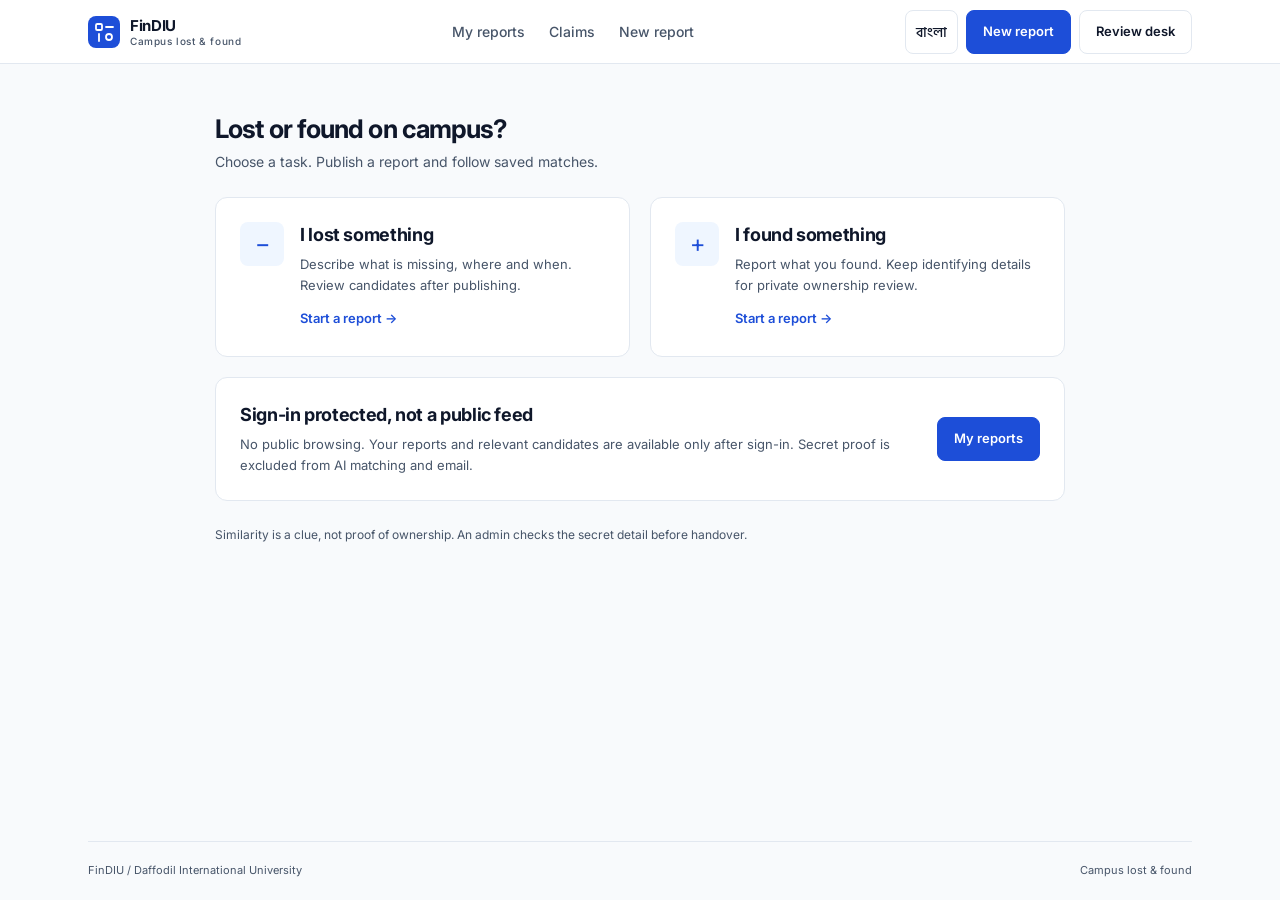
==== commit 900c883d: "Disable login temporarily with shared demo account" ====
--- a/frontend/index.html
+++ b/frontend/index.html
@@ -15,7 +15,7 @@
         <a class="task-card" href="report.html?type=lost"><span class="task-icon" aria-hidden="true">−</span><div><h2 data-i18n="lost"></h2><p data-i18n="task_lost"></p><p class="task-action" data-i18n="start_report"></p></div></a>
         <a class="task-card" href="report.html?type=found"><span class="task-icon" aria-hidden="true">+</span><div><h2 data-i18n="found"></h2><p data-i18n="task_found"></p><p class="task-action" data-i18n="start_report"></p></div></a>
       </div>
-      <aside class="privacy-gate"><div><h2 data-i18n="private_workspace"></h2><p data-i18n="privacy_copy"></p></div><div class="actions"><a class="button" href="dashboard.html" data-i18n="dashboard"></a><a class="button button-light" href="auth.html" data-i18n="sign_in"></a></div></aside>
+      <aside class="privacy-gate"><div><h2 data-i18n="private_workspace"></h2><p data-i18n="privacy_copy"></p></div><div class="actions"><a class="button" href="dashboard.html" data-i18n="dashboard"></a></div></aside>
       <p class="hint" data-i18n="ownership_note"></p>
     </section>
   </main>
